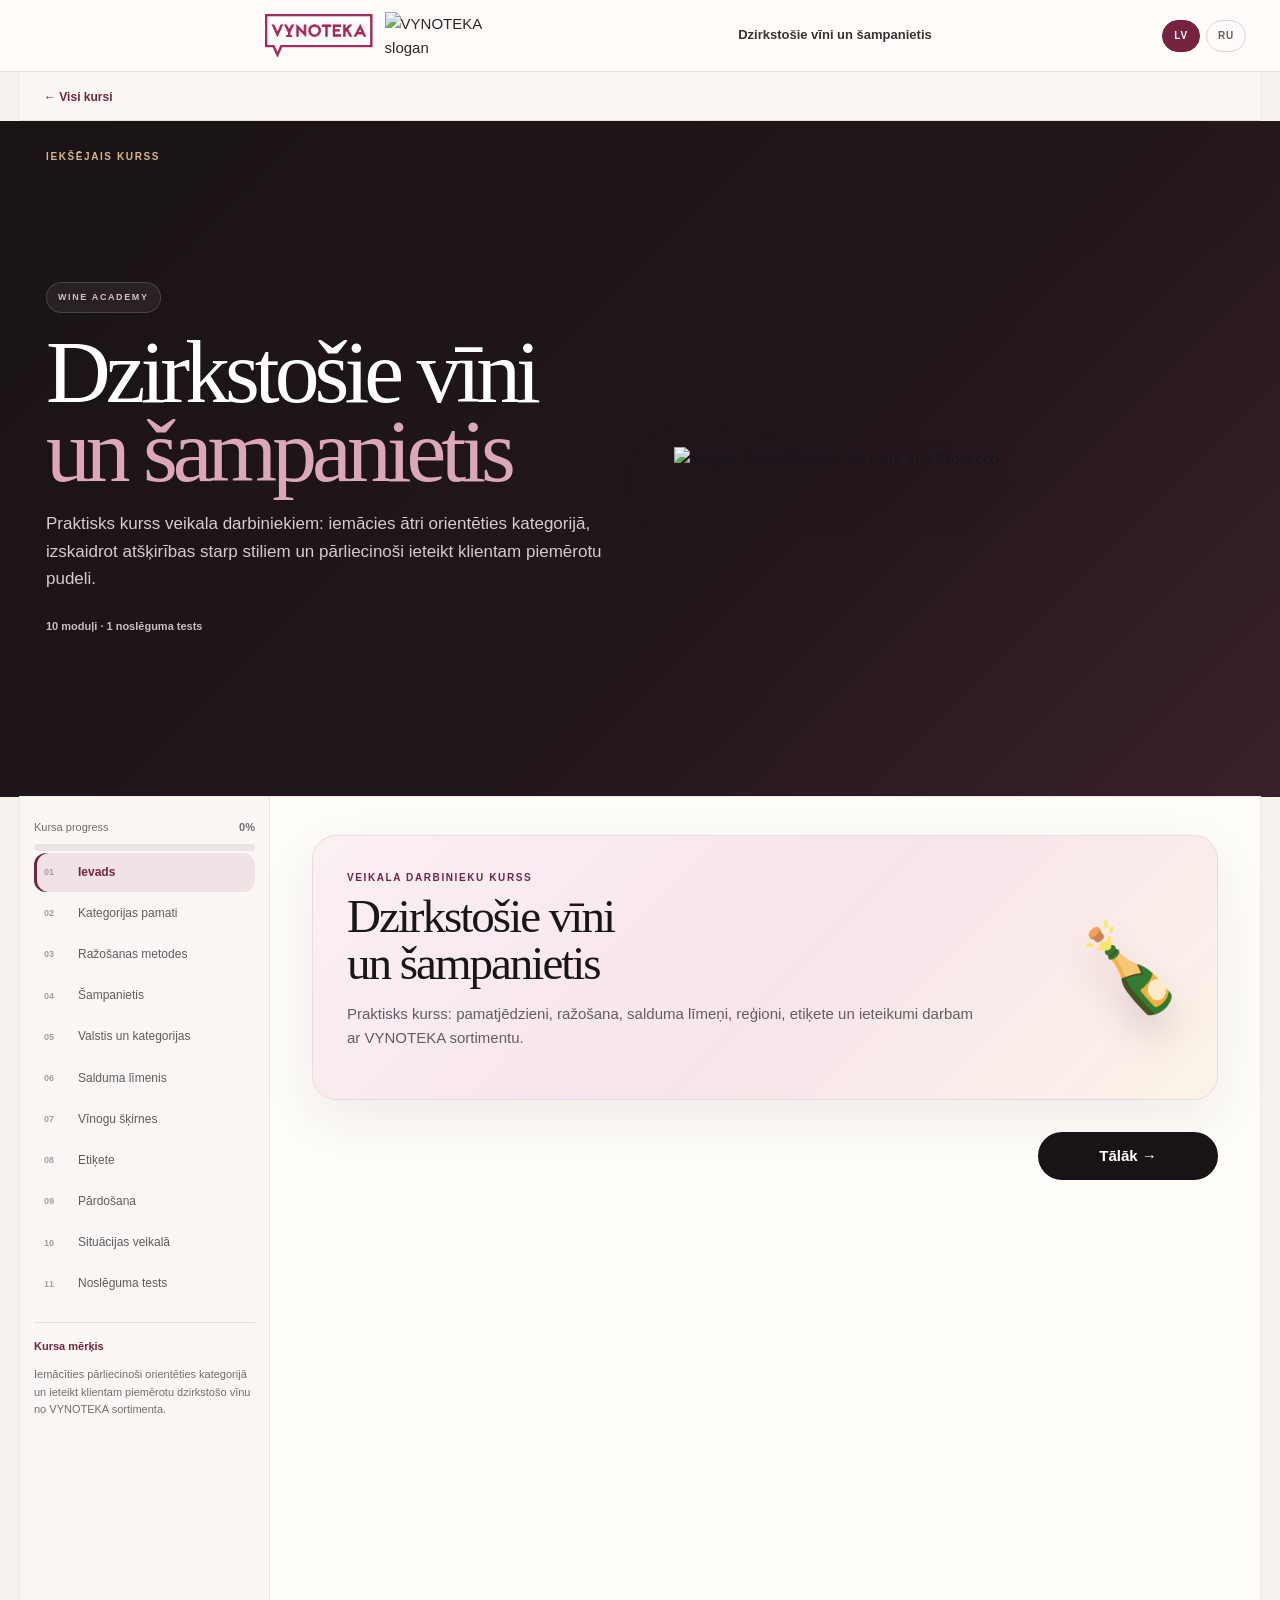
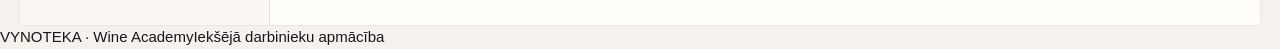
==== sparkling-wine.html @ c2e8c4f8 "Add files via upload" ====
<!DOCTYPE html>
<html lang="lv">
<head>
<meta charset="UTF-8">
<meta name="viewport" content="width=device-width, initial-scale=1.0">
<title>VYNOTEKA — Dzirkstošie vīni / Игристые вина</title>
<link rel="stylesheet" href="style.css">
<style>
  .course-next, .course-back { display:block; margin:32px 0 8px auto; min-width:180px; }
  .course-navigation { display:flex; justify-content:space-between; align-items:center; margin:32px 0 8px; }
  .course-navigation .course-next, .course-navigation .course-back { margin:0; }

    .label-guide-image { margin: 24px 0 32px; text-align: center; }
    .label-guide-image img { display: block; width: 100%; max-width: 1080px; height: auto; margin: 0 auto; border-radius: 14px; }
</style>
</head>
<body>
<header class="topbar">
  <div class="brand brand-logos"><img class="brand-logo-main" alt="VYNOTEKA" src="[data-uri]"><img class="brand-logo-slogan" alt="VYNOTEKA slogan" src="https://vynoteka.lv/build/assets/images/slogan_lv.svg"></div>
  <div class="top-center"><span data-ru>Игристые вина и шампанское</span><span data-lv>Dzirkstošie vīni un šampanietis</span></div>
  <div class="language-switch">
    <button id="lvBtn" class="lang active">LV</button>
    <button id="ruBtn" class="lang">RU</button>
  </div>
</header>
<section id="landing" class="landing">
  <div class="landing-wrap">
    <div class="landing-topline">
      <span class="eyebrow" data-ru>ВНУТРЕННИЙ КУРС</span>
      <span class="eyebrow" data-lv>IEKŠĒJAIS KURSS</span>
      <div class="landing-lang">
        
      </div>
    </div>

    <div class="landing-hero">
      <div class="hero-copy">
        <div class="hero-kicker">
          <span data-ru>WINE ACADEMY</span><span data-lv>WINE ACADEMY</span>
        </div>
        <h1 data-ru>Игристые вина<br><strong>и шампанское</strong></h1>
        <h1 data-lv>Dzirkstošie vīni<br><strong>un šampanietis</strong></h1>
        <p data-ru>Практический курс для сотрудников магазина: научись быстро понимать категорию, объяснять разницу между стилями и уверенно рекомендовать бутылку клиенту.</p>
        <p data-lv>Praktisks kurss veikala darbiniekiem: iemācies ātri orientēties kategorijā, izskaidrot atšķirības starp stiliem un pārliecinoši ieteikt klientam piemērotu pudeli.</p>
        <div class="hero-actions">
          <span class="hero-note" data-ru>10 модулей · 1 финальный тест</span>
          <span class="hero-note" data-lv>10 moduļi · 1 noslēguma tests</span>
        </div>
      </div>

      <div class="hero-side bottle-showcase">
          <img class="bottle-composition-hero" src="assets/bottle_composition.png" alt="Jeeper, Cava, Crémant de Loire and Prosecco">
      </div>
    </div>

    
    </div>
</section>
<div class="app" id="courseApp">
<aside class="sidebar">
  <div class="progress-row"><span data-ru>Прогресс курса</span><span data-lv>Kursa progress</span><b id="progressText">0%</b></div>
  <div class="progress"><div id="progressFill"></div></div>

  <nav>
    <button class="nav active" data-target="intro"><span>01</span><span data-ru>Введение</span><span data-lv>Ievads</span></button>
    <button class="nav" data-target="basics"><span>02</span><span data-ru>Основы категории</span><span data-lv>Kategorijas pamati</span></button>
    <button class="nav" data-target="methods"><span>03</span><span data-ru>Методы производства</span><span data-lv>Ražošanas metodes</span></button>
    <button class="nav" data-target="champagne"><span>04</span><span data-ru>Шампанское</span><span data-lv>Šampanietis</span></button>
    <button class="nav" data-target="world"><span>05</span><span data-ru>Страны и категории</span><span data-lv>Valstis un kategorijas</span></button>
    <button class="nav" data-target="sweet"><span>06</span><span data-ru>Сладость</span><span data-lv>Salduma līmenis</span></button>
    <button class="nav" data-target="grapes"><span>07</span><span data-ru>Сорта винограда</span><span data-lv>Vīnogu šķirnes</span></button>
    <button class="nav" data-target="labels"><span>08</span><span data-ru>Этикетка</span><span data-lv>Etiķete</span></button>
    <button class="nav" data-target="sales"><span>09</span><span data-ru>Продажа</span><span data-lv>Pārdošana</span></button>
    <button class="nav" data-target="cases"><span>10</span><span data-ru>Ситуации в магазине</span><span data-lv>Situācijas veikalā</span></button>
    <button class="nav" data-target="exam"><span>11</span><span data-ru>Финальный тест</span><span data-lv>Noslēguma tests</span></button>
  </nav>

  <div class="side-note">
    <b data-ru>Цель курса</b><b data-lv>Kursa mērķis</b>
    <p data-ru>Научиться уверенно ориентироваться в категории и рекомендовать клиенту подходящее игристое из реального ассортимента VYNOTEKA.</p>
    <p data-lv>Iemācīties pārliecinoši orientēties kategorijā un ieteikt klientam piemērotu dzirkstošo vīnu no VYNOTEKA sortimenta.</p>
  </div>
</aside>

<main class="content">

<section id="intro" class="section active">
  <div class="hero">
    <div>
      <div class="eyebrow" data-ru>КУРС ДЛЯ СОТРУДНИКОВ МАГАЗИНА</div><div class="eyebrow" data-lv>VEIKALA DARBINIEKU KURSS</div>
      <h1 data-ru>Игристые вина<br>и шампанское</h1><h1 data-lv>Dzirkstošie vīni<br>un šampanietis</h1>
      <p data-ru>Практический курс: основные понятия, производство, сладость, регионы, этикетка и рекомендации по ассортименту VYNOTEKA.</p>
      <p data-lv>Praktisks kurss: pamatjēdzieni, ražošana, salduma līmeņi, reģioni, etiķete un ieteikumi darbam ar VYNOTEKA sortimentu.</p>
    </div>
    <div class="hero-icon">🍾</div>
  </div>

</section>

<section id="basics" class="section">
  <div class="heading"><div class="eyebrow">02</div><h2 data-ru>Основы категории</h2><h2 data-lv>Kategorijas pamati</h2><p data-ru>Игристое вино — вино с растворённым углекислым газом, создающим пузырьки.</p><p data-lv>Dzirkstošais vīns ir vīns ar izšķīdušu ogļskābo gāzi, kas veido burbuļus.</p></div>
  <div class="definition">
    <div><b data-ru>Что покупатель хочет понять?</b><b data-lv>Ko pircējs vēlas saprast?</b>
      <div class="feature-list">
        <span data-ru>Насколько сухое?</span><span data-lv>Cik sauss?</span>
        <span data-ru>Фруктовое или сложное?</span><span data-lv>Augļains vai sarežģītāks?</span>
        <span data-ru>Откуда оно?</span><span data-lv>No kurienes tas ir?</span>
        <span data-ru>Подходит ли к событию?</span><span data-lv>Vai der konkrētam notikumam?</span>
      </div>
    </div>
    <div class="big-fact"><span>CO₂</span><p data-ru>Пузырьки — ключевой признак категории.</p><p data-lv>Burbuļi ir galvenā kategorijas pazīme.</p></div>
  </div>
  <div class="mini-grid">
    <article><b data-ru>Белое</b><b data-lv>Baltais</b><p data-ru>Самый распространённый стиль.</p><p data-lv>Visizplatītākais stils.</p></article>
    <article><b data-ru>Розовое</b><b data-lv>Rozā</b><p data-ru>Часто более ягодное и ароматное.</p><p data-lv>Bieži izteiktāks ogu un augļu raksturs.</p></article>
    <article><b data-ru>Красное</b><b data-lv>Sarkanais</b><p data-ru>Отдельная ниша игристых вин.</p><p data-lv>Atsevišķa dzirkstošo vīnu niša.</p></article>
  </div>
</section>

<section id="methods" class="section">
  <div class="heading"><div class="eyebrow">03</div><h2 data-ru>Методы производства</h2><h2 data-lv>Ražošanas metodes</h2><p data-ru>Главное для продавца — понимать разницу между традиционным и танковым методом.</p><p data-lv>Pārdevējam galvenais ir saprast atšķirību starp tradicionālo un tvertnes metodi.</p></div>
  <div class="method"><b>01</b><div><h3 data-ru>Традиционный метод</h3><h3 data-lv>Tradicionālā metode</h3><p data-ru>Вторичная ферментация проходит в бутылке. Контакт с дрожжами может давать более сложные, хлебные и кремовые оттенки.</p><p data-lv>Otrā fermentācija notiek pudelē. Kontakts ar raugiem var piešķirt sarežģītākas, maizes un krēmveida nianses.</p><div class="tag" data-ru>Champagne · Cava · Franciacorta · многие Crémant</div><div class="tag" data-lv>Champagne · Cava · Franciacorta · daudzi Crémant</div></div></div>
  <div class="method"><b>02</b><div><h3 data-ru>Танковый метод / Charmat</h3><h3 data-lv>Tvertnes metode / Charmat</h3><p data-ru>Вторичная ферментация проходит в герметичном резервуаре. Хорошо сохраняет свежие фруктовые и цветочные ароматы.</p><p data-lv>Otrā fermentācija notiek slēgtā tvertnē. Labi saglabā svaigus augļu un ziedu aromātus.</p><div class="tag" data-ru>Частая ассоциация: Prosecco</div><div class="tag" data-lv>Bieža asociācija: Prosecco</div></div></div>
  <div class="method"><b>03</b><div><h3 data-ru>Газификация</h3><h3 data-lv>Gāzēšana</h3><p data-ru>Готовое вино насыщают CO₂. Обычно это более простой и доступный стиль.</p><p data-lv>Gatavam vīnam pievieno CO₂. Parasti tas veido vienkāršāku un pieejamāku stilu.</p></div></div>
  <div class="gold-note"><b data-ru>Важно:</b><b data-lv>Svarīgi:</b><span data-ru>метод не означает «хорошо/плохо» — он определяет стиль и характер.</span><span data-lv>metode nenozīmē “labs/slikts” — tā ietekmē stilu un raksturu. Tradicionālā metode ir <b>visdārgākā</b>.</span></div>
</section>

<section id="champagne" class="section">
  <div class="heading"><div class="eyebrow">04</div><h2 data-ru>Что такое Champagne?</h2><h2 data-lv>Kas ir Champagne?</h2></div>
  <div class="champagne"><strong>CHAMPAGNE</strong><p data-ru>Защищённое географическое наименование. Champagne производится в регионе Champagne во Франции по установленным правилам.</p><p data-lv>Aizsargāts ģeogrāfiskais nosaukums. Champagne ražo Champagne reģionā Francijā saskaņā ar noteiktiem noteikumiem.</p></div>
  <div class="grid-3">
    <article class="card"><h3 data-ru>Регион</h3><h3 data-lv>Reģions</h3><p data-ru>Champagne, Франция.</p><p data-lv>Champagne, Francija.</p></article>
    <article class="card"><h3 data-ru>Метод</h3><h3 data-lv>Metode</h3><p data-ru>Традиционный метод.</p><p data-lv>Tradicionālā metode.</p></article>
    <article class="card"><h3 data-ru>Основные сорта</h3><h3 data-lv>Svarīgākās šķirnes</h3><p>Chardonnay · Pinot Noir · Pinot Meunier</p></article>
  </div>
  <div class="gold-note"><b data-ru>Для продавца:</b><b data-lv>Pārdevējam:</b><span data-ru>если клиент говорит «шампанское», уточни, нужен ли именно Champagne или любое игристое.</span><span data-lv>ja klients saka “šampanietis”, noskaidro, vai nepieciešams tieši Champagne vai jebkurš dzirkstošais vīns.</span></div>
</section>

<section id="world" class="section">
  <div class="heading"><div class="eyebrow">05</div><h2 data-ru>Главные страны и категории</h2><h2 data-lv>Svarīgākās valstis un kategorijas</h2></div>
  <div class="country-grid">
    <article><b>🇫🇷 France</b><h3>Champagne / Crémant</h3><p data-ru>Традиционный метод; от доступных Crémant до премиального Champagne.</p><p data-lv>Tradicionālā metode; no pieejamāka Crémant līdz premium Champagne.</p></article>
    <article><b>🇮🇹 Italy</b><h3>Prosecco / Asti / Lambrusco / Franciacorta</h3><p data-ru>От свежего фруктового Prosecco до сладкого Asti, Lambrusco и более сложной Franciacorta.</p><p data-lv>No svaiga augļu Prosecco līdz saldam Asti, Lambrusco un sarežģītākai Franciacorta.</p></article>
    <article><b>🇪🇸 Spain</b><h3>Cava</h3><p data-ru>Традиционный метод и часто хорошее соотношение цены и качества.</p><p data-lv>Tradicionālā metode un bieži laba cenas/kvalitātes attiecība.</p></article>
  </div>

  <div class="guide-block">
    <div class="guide-kicker">PRAKTISKAIS CEĻVEDIS</div>
    <h3 data-lv>6 populāri dzirkstošo vīnu stili</h3>
    <h3 data-ru>6 популярных стилей игристых вин</h3>
    <p class="guide-intro" data-lv>Īss pārskats, lai veikalā ātri saprastu, ko piedāvāt klientam.</p>
    <p class="guide-intro" data-ru>Краткая шпаргалка, чтобы быстро понять, что предложить клиенту.</p>
    <div class="style-grid">
      <article class="style-card champagne-card">
        <div class="style-head"><strong>CHAMPAGNE</strong><span data-lv>Francija · Šampaņa</span><span data-ru>Франция · Шампань</span></div>
        <div class="style-body">
          <div><b data-lv>Metode</b><b data-ru>Метод</b><span data-lv>Tradicionālā metode</span><span data-ru>Традиционный метод</span></div>
          <div><b data-lv>Vīnogas</b><b data-ru>Виноград</b><span>Chardonnay · Pinot Noir · Pinot Meunier</span></div>
          <div><b data-lv>Garša</b><b data-ru>Вкус</b><span data-lv>Elegants, sarežģīts, krēmīgs; brioche, rauga un citrusaugļu nianses.</span><span data-ru>Элегантный, сложный, кремовый; оттенки бриоши, дрожжей и цитруса.</span></div>
          <div><b data-lv>Cena</b><b data-ru>Цена</b><span>€30–100+</span></div>
        </div>
      </article>
      <article class="style-card cremant-card">
        <div class="style-head"><strong>CRÉMANT</strong><span data-lv>Francija · dažādi reģioni</span><span data-ru>Франция · разные регионы</span></div>
        <div class="style-body">
          <div><b data-lv>Metode</b><b data-ru>Метод</b><span data-lv>Tradicionālā metode (otrreizējā fermentācija pudelē)</span><span data-ru>Традиционный метод (вторичная ферментация в бутылке)</span></div>
          <div><b data-lv>Vīnogas</b><b data-ru>Виноград</b><span data-lv>Atkarīgs no reģiona: Chardonnay, Pinot Noir, Chenin Blanc u.c.</span><span data-ru>Зависит от региона: Chardonnay, Pinot Noir, Chenin Blanc и др.</span></div>
          <div><b data-lv>Garša</b><b data-ru>Вкус</b><span data-lv>Elegants, svaigs, ar ābolu, ziedu un kauleņu niansēm.</span><span data-ru>Элегантный, свежий, с яблочными, цветочными и косточковыми оттенками.</span></div>
          <div><b data-lv>Stils</b><b data-ru>Стиль</b><span>No Brut Nature līdz Demi-Sec</span></div>
          <div><b data-lv>Cena</b><b data-ru>Цена</b><span>€15–35</span></div>
        </div>
      </article>
      <article class="style-card cava-card">
        <div class="style-head"><strong>CAVA</strong><span data-lv>Spānija</span><span data-ru>Испания</span></div>
        <div class="style-body">
          <div><b data-lv>Metode</b><b data-ru>Метод</b><span data-lv>Tradicionālā metode</span><span data-ru>Традиционный метод</span></div>
          <div><b data-lv>Vīnogas</b><b data-ru>Виноград</b><span>Macabeo · Xarel-lo · Parellada u.c.</span></div>
          <div><b data-lv>Garša</b><b data-ru>Вкус</b><span data-lv>Svaigs, augļains, reizēm minerāls; citrusaugļu un brioša nianses.</span><span data-ru>Свежий, фруктовый, иногда минеральный; цитрусовые и бриошь.</span></div>
          <div><b data-lv>Kvalitātes līmeņi</b><b data-ru>Уровни качества</b><span>Cava Reserva · Gran Reserva · Paraje Calificado</span></div>
          <div><b data-lv>Cena</b><b data-ru>Цена</b><span>€10–25</span></div>
        </div>
      </article>
      <article class="style-card prosecco-card">
        <div class="style-head"><strong>PROSECCO</strong><span data-lv>Itālija · Veneto, Friuli</span><span data-ru>Италия · Венето, Фриули</span></div>
        <div class="style-body">
          <div><b data-lv>Metode</b><b data-ru>Метод</b><span data-lv>Charmat metode (fermentācija tvertnēs)</span><span data-ru>Метод Шарма (ферментация в резервуарах)</span></div>
          <div><b data-lv>Vīnogas</b><b data-ru>Виноград</b><span>Glera (agrāk Prosecco)</span></div>
          <div><b data-lv>Garša</b><b data-ru>Вкус</b><span data-lv>Viegls, augļains, atsvaidzinošs; zaļie āboli, bumbieri, citrusaugļi, ziedi.</span><span data-ru>Лёгкий, фруктовый, освежающий; зелёное яблоко, груша, цитрус, цветы.</span></div>
          <div><b data-lv>Kvalitātes līmeņi</b><b data-ru>Уровни качества</b><span>Prosecco DOC · Prosecco DOCG · Conegliano Valdobbiadene DOCG · Asolo Prosecco DOCG</span></div>
          <div><b data-lv>Cena</b><b data-ru>Цена</b><span>€8–20</span></div>
        </div>
      </article>
      <article class="style-card lambrusco-card">
        <div class="style-head"><strong>LAMBRUSCO</strong><span data-lv>Itālija · Emilia-Romagna</span><span data-ru>Италия · Эмилия-Романья</span></div>
        <div class="style-body">
          <div><b data-lv>Metode</b><b data-ru>Метод</b><span data-lv>Charmat metode</span><span data-ru>Метод Шарма</span></div>
          <div><b data-lv>Vīnogas</b><b data-ru>Виноград</b><span>Lambrusco šķirnes</span></div>
          <div><b data-lv>Garša</b><b data-ru>Вкус</b><span data-lv>Augļains, ogains, aromātisks; bieži viegli saldāks, 8–11% alkohola.</span><span data-ru>Фруктовый, ягодный, ароматный; часто слегка сладковатый, 8–11% алкоголя.</span></div>
          <div><b data-lv>Stils</b><b data-ru>Стиль</b><span>Secco → Dolce</span></div>
          <div><b data-lv>Cena</b><b data-ru>Цена</b><span>€6–12</span></div>
        </div>
      </article>
      <article class="style-card asti-card">
        <div class="style-head"><strong>ASTI / MOSCATO D'ASTI</strong><span data-lv>Itālija · Pjemonta</span><span data-ru>Италия · Пьемонт</span></div>
        <div class="style-body">
          <div><b data-lv>Metode</b><b data-ru>Метод</b><span data-lv>Charmat / tvertnes metode</span><span data-ru>Танковый / резервуарный метод</span></div>
          <div><b data-lv>Vīnogas</b><b data-ru>Виноград</b><span>Moscato Bianco</span></div>
          <div><b data-lv>Garša</b><b data-ru>Вкус</b><span data-lv>Ļoti aromātisks, ziedošs, persiku, aprikožu, medus un vīnogu nianses.</span><span data-ru>Очень ароматный, цветочный; персик, абрикос, мёд и белый виноград.</span></div>
          <div><b data-lv>Kvalitātes līmeņi</b><b data-ru>Уровни качества</b><span>Asti DOCG · Moscato d'Asti DOCG</span></div>
          <div><b data-lv>Cena</b><b data-ru>Цена</b><span>€8–15</span></div>
        </div>
      </article>
    </div>
    <div class="guide-reference">
      <div><b data-lv>Ātrā orientācija</b><b data-ru>Быстрая ориентация</b><p data-lv>Tradicionālā metode → Champagne, Crémant, Cava. Tvertnes/Charmat → Prosecco, Lambrusco, Asti.</p><p data-ru>Традиционный метод → Champagne, Crémant, Cava. Танковый/Charmat → Prosecco, Lambrusco, Asti.</p></div>
      <div><b data-lv>Cenu orientieris no ceļveža</b><b data-ru>Ориентир по цене из гида</b><p>Champagne €30–100+ · Crémant €15–35 · Cava €10–25 · Prosecco €8–20 · Lambrusco €6–12 · Asti €8–15</p></div>
    </div>
    <details class="guide-image-details" open>
      <summary><span data-lv>Atvērt pilno dzirkstošo vīnu ceļvedi</span><span data-ru>Открыть полный гид по игристым винам</span></summary>
      <img src="assets/dzirkstoso-vinu-celvedis.png" alt="Dzirkstošo vīnu ceļvedis">
    </details>
  </div>

  <div class="quality-levels">
    <div class="eyebrow" data-lv>KVALITĀTES LĪMEŅI</div>
    <div class="eyebrow" data-ru>УРОВНИ КАЧЕСТВА</div>
    <div class="quality-grid">
      <article class="quality-card">
        <h3><span data-lv>CAVA</span><span data-ru>CAVA</span> <small>(<span data-lv>Spānija</span><span data-ru>Испания</span>)</small></h3>
        <ul>
          <li><span data-lv>Cava</span><span data-ru>Cava</span></li>
          <li><span data-lv>Cava Reserva (vismaz 15 mēn. uz nogulsnēm)</span><span data-ru>Cava Reserva (минимум 15 месяцев на осадке)</span></li>
          <li><span data-lv>Cava Gran Reserva (vismaz 30 mēn. uz nogulsnēm)</span><span data-ru>Cava Gran Reserva (минимум 30 месяцев на осадке)</span></li>
          <li><strong>★</strong> <span data-lv>Cava de Paraje Calificado (augstākā kategorija)</span><span data-ru>Cava de Paraje Calificado (высшая категория)</span></li>
        </ul>
      </article>

      <article class="quality-card">
        <h3><span data-lv>PROSECCO</span><span data-ru>PROSECCO</span> <small>(<span data-lv>Itālija</span><span data-ru>Италия</span>)</small></h3>
        <ul>
          <li><span data-lv>Prosecco DOC</span><span data-ru>Prosecco DOC</span></li>
          <li><span data-lv>Prosecco DOCG</span><span data-ru>Prosecco DOCG</span></li>
          <li><strong>★</strong> <span data-lv>Conegliano Valdobbiadene DOCG (premium zona)</span><span data-ru>Conegliano Valdobbiadene DOCG (премиальная зона)</span></li>
          <li><strong>★</strong> <span data-lv>Asolo Prosecco DOCG</span><span data-ru>Asolo Prosecco DOCG</span></li>
        </ul>
      </article>

      <article class="quality-card">
        <h3><span data-lv>CRÉMANT</span><span data-ru>CRÉMANT</span> <small>(<span data-lv>Francija</span><span data-ru>Франция</span>)</small></h3>
        <p data-lv>Oficiālas kvalitātes pakāpes nav, bet svarīgs ir reģions un ražotājs.</p>
        <p data-ru>Официальной системы уровней качества нет, но важны регион и производитель.</p>
        <p class="quality-hint"><b data-lv>Meklē:</b><b data-ru>Ищи:</b>
          <span>Crémant d’Alsace · Crémant de Bourgogne · Crémant de Loire</span>
        </p>
      </article>
    </div>
  </div>
</section>

<section id="sweet" class="section">
  <div class="heading"><div class="eyebrow">06</div><h2 data-ru>Сладость: Brut и другие стили</h2><h2 data-lv>Saldums: Brut un citi stili</h2><p data-ru>Важно: название Extra Dry звучит «суше», но по факту этот стиль обычно слаще Brut.</p><p data-lv>Svarīgi: Extra Dry nosaukums izklausās “sausāks”, bet faktiski tas parasti ir saldāks par Brut.</p></div>
  <div class="sweet-scale">
    <div><b>Brut Nature</b><small data-ru>0–3 g/l · самый сухой</small><small data-lv>0–3 g/l · sausākais</small></div>
    <div><b>Extra Brut</b><small data-ru>0–6 g/l · очень сухой</small><small data-lv>0–6 g/l · ļoti sauss</small></div>
    <div class="selected"><b>Brut</b><small data-ru>до 12 g/l · сухой</small><small data-lv>līdz 12 g/l · sauss</small></div>
    <div><b>Extra Dry</b><small data-ru>12–17 g/l · слаще Brut</small><small data-lv>12–17 g/l · saldāks par Brut</small></div>
    <div><b>Dry / Sec</b><small data-ru>17–32 g/l · ещё слаще</small><small data-lv>17–32 g/l · vēl saldāks</small></div>
    <div><b>Demi-Sec</b><small data-ru>32+ g/l · полусладкий/сладковатый</small><small data-lv>32+ g/l · pussalds</small></div>
    <div><b>Doux</b><small data-ru>50+ g/l · самый сладкий</small><small data-lv>50+ g/l · saldākais</small></div>
  </div>
  <div class="red-note"><b data-ru>Запомни:</b><b data-lv>Atceries:</b><span data-ru> для запроса «сухое» первым рассматривай Brut или Extra Brut.</span><span data-lv> ja klients vēlas “sausu”, vispirms skaties uz Brut vai Extra Brut.</span></div>
</section>

<section id="grapes" class="section">
  <div class="heading"><div class="eyebrow">07</div><h2 data-ru>Главные сорта винограда</h2><h2 data-lv>Svarīgākās vīnogu šķirnes</h2></div>
  <div class="grape-grid">
    <article><b>Chardonnay</b><p data-ru>Цитрус, яблоко, свежесть, элегантность.</p><p data-lv>Citrusi, ābols, svaigums, elegance.</p><span>Champagne · Cava · Crémant</span></article>
    <article><b>Pinot Noir</b><p data-ru>Ягоды, тело, структура.</p><p data-lv>Ogas, struktūra, ķermenis.</p><span>Champagne · Rosé · Crémant</span></article>
    <article><b>Pinot Meunier</b><p data-ru>Фруктовость и мягкость.</p><p data-lv>Augļainums un maigums.</p><span>Champagne</span></article>
    <article><b>Glera</b><p data-ru>Яблоко, груша, белые цветы, свежесть.</p><p data-lv>Ābols, bumbieris, baltie ziedi, svaigums.</p><span>Prosecco</span></article>
    <article><b>Macabeo</b><p data-ru>Один из классических сортов Cava.</p><p data-lv>Viena no klasiskajām Cava šķirnēm.</p><span>Cava</span></article>
    <article><b>Xarel-lo</b><p data-ru>Структура и свежесть в купажах Cava.</p><p data-lv>Struktūra un svaigums Cava kupāžās.</p><span>Cava</span></article>
  </div>
</section>

<section id="labels" class="section">
  <div class="heading"><div class="eyebrow">08</div><h2 data-ru>Как читать этикетку</h2><h2 data-lv>Kā lasīt etiķeti</h2><p data-ru>Перед рекомендацией обрати внимание на несколько ключевых моментов.</p><p data-lv>Pirms ieteikuma pievērs uzmanību dažiem svarīgiem aspektiem.</p></div>
  <div class="label-guide-image">
    <img data-lv src="assets/prosecco_lv.png" alt="Kā lasīt Prosecco etiķeti">
    <img data-ru src="assets/prosecco_ru.png" alt="Как читать этикетку Prosecco">
  </div>




  <div class="label-grid">
    <div class="label-card"><strong>1</strong><h3 data-ru>Категория</h3><h3 data-lv>Kategorija</h3><p>Champagne · Prosecco · Cava · Crémant</p></div>
    <div class="label-card"><strong>2</strong><h3 data-ru>Сладость</h3><h3 data-lv>Saldums</h3><p>Brut · Extra Brut · Extra Dry · Demi-Sec</p></div>
    <div class="label-card"><strong>3</strong><h3 data-ru>Происхождение</h3><h3 data-lv>Izcelsme</h3><p data-ru>Страна, регион, DOC/DOCG/AOP и т.д.</p><p data-lv>Valsts, reģions, DOC/DOCG/AOP u.c.</p></div>
    <div class="label-card"><strong>4</strong><h3 data-ru>Сорт</h3><h3 data-lv>Šķirne</h3><p data-ru>Если указан на этикетке.</p><p data-lv>Ja norādīts uz etiķetes.</p></div>
  </div>
</section>



<section id="sales" class="section">
  <div class="heading"><div class="eyebrow">09</div><h2 data-ru>Как продавать</h2><h2 data-lv>Kā pārdot</h2><p data-ru>Продавец не должен читать клиенту лекцию. Нужно быстро понять потребность и дать несколько понятных варианта.</p><p data-lv>Pārdevējam nav jālasa klientam lekcija. Ātri noskaidro vajadzību un piedāvā dažādus saprotamus variantus.</p></div>
  <div class="sales-grid">
    <div><b>1</b><h3 data-ru>Повод</h3><h3 data-lv>Notikums</h3><p data-ru>Подарок, праздник, ужин, аперитив?</p><p data-lv>Dāvana, svētki, vakariņas, aperitīvs?</p></div>
    <div><b>2</b><h3 data-ru>Вкус</h3><h3 data-lv>Garša</h3><p data-ru>Сухое, фруктовое, сладкое, сложное?</p><p data-lv>Sauss, augļains, salds, sarežģīts?</p></div>
    <div><b>3</b><h3 data-ru>Бюджет</h3><h3 data-lv>Budžets</h3><p data-ru>Какой ориентир по цене?</p><p data-lv>Kāds ir cenu orientieris?</p></div>
    <div><b>4</b><h3 data-ru>Рекомендация</h3><h3 data-lv>Ieteikums</h3><p data-ru>Предложи конкретную бутылку и коротко объясни почему.</p><p data-lv>Piedāvā konkrētu pudeli un īsi paskaidro, kāpēc.</p></div>
  </div>
  <div class="sales-script"><b data-ru>Рабочая фраза:</b><b data-lv>Praktiska frāze:</b><p data-ru>«Это для подарка или для себя? Предпочитаете сухое или более фруктовое? Какой бюджет? Тогда я покажу несколько подходящих вариантов».</p><p data-lv>“Tas ir dāvanai vai sev? Vai dodat priekšroku sausam vai augļainākam? Kāds ir budžets? Tad parādīšu dažādus piemērotus variantus.”</p></div>

  <div class="service-guide">
    <div class="service-head" data-lv>PRAKTISKĀ PASNIEGŠANA</div><div class="service-head" data-ru>ПРАКТИЧЕСКАЯ ПОДАЧА</div>
    <div class="service-grid">
      <div><b data-lv>Pasniegšana</b><b data-ru>Подача</b><p data-lv>Champagne ap 8–10 °C; Lambrusco un Asti ap 6–8 °C.</p><p data-ru>Champagne около 8–10 °C; Lambrusco и Asti около 6–8 °C.</p></div>
      <div><b data-lv>Glāzes</b><b data-ru>Бокалы</b><p data-lv>Šaura flute glāze palīdz saglabāt burbulīšus un izcelt aromātus.</p><p data-ru>Узкий фужер помогает сохранить пузырьки и раскрыть аромат.</p></div>
      <div><b data-lv>Uzglabāšana</b><b data-ru>Хранение</b><p data-lv>Glabāt vēsā, tumšā vietā; ceļvedī norādīta horizontāla pozīcija (izņemot vīnus ar korķi).</p><p data-ru>Хранить в прохладном тёмном месте; в гиде указано горизонтальное положение (кроме вин с пробкой).</p></div>
      <div><b data-lv>Atvēršana</b><b data-ru>Открытие</b><p data-lv>Turi korķi, lēnām griez pudeli un nekad nevērs korķi pret cilvēku.</p><p data-ru>Держи пробку, медленно вращай бутылку и никогда не направляй пробку на человека.</p></div>
    </div>
  </div>
  <div class="pairing-guide">
    <div class="service-head" data-lv>KO IETEIKT PIE ĒDIENA</div><div class="service-head" data-ru>С ЧЕМ РЕКОМЕНДОВАТЬ</div>
    <div class="pairing-grid">
      <div><b>Champagne</b><span data-lv>Jūras veltes, kaviārs, risoto, balta gaļa</span><span data-ru>Морепродукты, икра, ризотто, белое мясо</span></div>
      <div><b>Crémant</b><span data-lv>Austeres, kaviārs, risoto, viegli sieri</span><span data-ru>Устрицы, икра, ризотто, мягкие сыры</span></div>
      <div><b>Cava</b><span data-lv>Aperitīvs, jūras veltes, risoto, grilēti ēdieni</span><span data-ru>Аперитив, морепродукты, ризотто, гриль</span></div>
      <div><b>Prosecco</b><span data-lv>Aperitīvs, salāti, brusketta, augļi</span><span data-ru>Аперитив, салаты, брускетта, фрукты</span></div>
      <div><b>Lambrusco</b><span data-lv>Pica, pasta un itāļu virtuve</span><span data-ru>Пицца, паста и итальянская кухня</span></div>
      <div><b>Asti / Moscato d'Asti</b><span data-lv>Deserti, zemenes, kūkas</span><span data-ru>Десерты, клубника, торты</span></div>
    </div>
  </div>
</section>

<section id="cases" class="section">
  <div class="heading"><div class="eyebrow">10</div><h2 data-ru>Ситуации в магазине</h2><h2 data-lv>Situācijas veikalā</h2></div>
  <div class="case" data-answer="c">
    <h3 data-ru>Ситуация 1</h3><h3 data-lv>Situācija 1</h3>
    <p data-ru>Клиент: «Мне шампанское до 10 евро». Что сделать?</p><p data-lv>Klients: “Man vajag šampanieti līdz 10 eiro.” Ko darīt?</p>
    <button onclick="caseCheck(this,'a')"><span data-ru>Дать любую бутылку с пузырьками.</span><span data-lv>Iedot jebkuru dzirkstošā vīna pudeli.</span></button>
    <button onclick="caseCheck(this,'b')"><span data-ru>Сказать, что это невозможно.</span><span data-lv>Pateikt, ka tas nav iespējams.</span></button>
    <button onclick="caseCheck(this,'c')"><span data-ru>Уточнить, нужен ли именно Champagne, и при необходимости предложить альтернативу в бюджете.</span><span data-lv>Noskaidrot, vai vajadzīgs tieši Champagne, un vajadzības gadījumā piedāvāt alternatīvu budžeta robežās.</span></button>
    <div class="case-feedback"></div>
  </div>
  <div class="case" data-answer="a">
    <h3 data-ru>Ситуация 2</h3><h3 data-lv>Situācija 2</h3>
    <p data-ru>Клиент хочет сухое, но фруктовое.</p><p data-lv>Klients vēlas sausu, bet augļainu vīnu.</p>
    <button onclick="caseCheck(this,'a')"><span data-ru>Рассмотреть Brut / Prosecco Brut и уточнить бюджет.</span><span data-lv>Apsvērt Brut / Prosecco Brut un noskaidrot budžetu.</span></button>
    <button onclick="caseCheck(this,'b')"><span data-ru>Сразу предложить Demi-Sec.</span><span data-lv>Uzreiz piedāvāt Demi-Sec.</span></button>
    <button onclick="caseCheck(this,'c')"><span data-ru>Сказать, что фруктовым сухое быть не может.</span><span data-lv>Pateikt, ka sauss vīns nevar būt augļains.</span></button>
    <div class="case-feedback"></div>
  </div>
</section>

<section id="exam" class="section">
  <div class="heading"><div class="eyebrow">11</div><h2 data-ru>Финальный тест</h2><h2 data-lv>Noslēguma tests</h2><p data-ru>17 вопросов. Для прохождения нужно набрать минимум 80%.</p><p data-lv>17 jautājumi. Lai nokārtotu, jāiegūst vismaz 80%.</p></div>
  <form id="exam">
    <div class="q" data-a="b"><h3 data-ru>1. Что делает вино игристым?</h3><h3 data-lv>1. Kas padara vīnu dzirkstošu?</h3><label><input type="radio" name="q1" value="a"><span data-ru>Сахар</span><span data-lv>Cukurs</span></label><label><input type="radio" name="q1" value="b">CO₂</label><label><input type="radio" name="q1" value="c"><span data-ru>Дуб</span><span data-lv>Ozols</span></label></div>
    <div class="q" data-a="a"><h3 data-ru>2. Где вторичная ферментация при традиционном методе?</h3><h3 data-lv>2. Kur notiek otrā fermentācija tradicionālajā metodē?</h3><label><input type="radio" name="q2" value="a"><span data-ru>В бутылке</span><span data-lv>Pudelē</span></label><label><input type="radio" name="q2" value="b"><span data-ru>В открытой бочке</span><span data-lv>Atvērtā mucā</span></label><label><input type="radio" name="q2" value="c"><span data-ru>В бокале</span><span data-lv>Glāzē</span></label></div>
    <div class="q" data-a="c"><h3 data-ru>3. Главный сорт Prosecco?</h3><h3 data-lv>3. Galvenā Prosecco šķirne?</h3><label><input type="radio" name="q3" value="a">Chardonnay</label><label><input type="radio" name="q3" value="b">Pinot Noir</label><label><input type="radio" name="q3" value="c">Glera</label></div>
    <div class="q" data-a="b"><h3 data-ru>4. Champagne — это…</h3><h3 data-lv>4. Champagne ir…</h3><label><input type="radio" name="q4" value="a"><span data-ru>Любое французское игристое</span><span data-lv>Jebkurš franču dzirkstošais</span></label><label><input type="radio" name="q4" value="b"><span data-ru>Игристое из региона Champagne по правилам аппелласьона</span><span data-lv>Dzirkstošais vīns no Champagne reģiona saskaņā ar noteikumiem</span></label><label><input type="radio" name="q4" value="c"><span data-ru>Любое игристое с Chardonnay</span><span data-lv>Jebkurš dzirkstošais ar Chardonnay</span></label></div>
    <div class="q" data-a="a"><h3 data-ru>5. Что обычно суше?</h3><h3 data-lv>5. Kurš parasti ir sausāks?</h3><label><input type="radio" name="q5" value="a">Brut</label><label><input type="radio" name="q5" value="b">Demi-Sec</label><label><input type="radio" name="q5" value="c">Doux</label></div>
    <div class="q" data-a="a"><h3 data-ru>6. Extra Dry по сравнению с Brut обычно…</h3><h3 data-lv>6. Extra Dry salīdzinājumā ar Brut parasti ir…</h3><label><input type="radio" name="q6" value="a"><span data-ru>Слаще</span><span data-lv>Saldāks</span></label><label><input type="radio" name="q6" value="b"><span data-ru>Суше</span><span data-lv>Sausāks</span></label><label><input type="radio" name="q6" value="c"><span data-ru>Без сахара</span><span data-lv>Bez cukura</span></label></div>
    <div class="q" data-a="b"><h3 data-ru>7. Cava связана с…</h3><h3 data-lv>7. Cava saistīta ar…</h3><label><input type="radio" name="q7" value="a"><span data-ru>Италией</span><span data-lv>Itāliju</span></label><label><input type="radio" name="q7" value="b"><span data-ru>Испанией</span><span data-lv>Spāniju</span></label><label><input type="radio" name="q7" value="c"><span data-ru>Францией Champagne</span><span data-lv>Franciju Champagne</span></label></div>
    <div class="q" data-a="b"><h3 data-ru>8. Клиент хочет французское игристое, но не Champagne. Что логичнее предложить?</h3><h3 data-lv>8. Klients vēlas franču dzirkstošo vīnu, bet ne Champagne. Ko loģiskāk piedāvāt?</h3><label><input type="radio" name="q8" value="a"><span data-ru>Prosecco</span><span data-lv>Prosecco</span></label><label><input type="radio" name="q8" value="b"><span data-ru>Crémant</span><span data-lv>Crémant</span></label><label><input type="radio" name="q8" value="c"><span data-ru>Cava</span><span data-lv>Cava</span></label></div>
    <div class="q" data-a="b"><h3 data-ru>Каким методом обычно производят Prosecco?</h3><h3 data-lv>9. Ar kādu metodi parasti ražo Prosecco?</h3><label><input type="radio" name="q9" value="a"><span data-ru>Вторичная ферментация проходит в бутылке</span><span data-lv>Otrreizējā fermentācija notiek pudelē</span></label><label><input type="radio" name="q9" value="b"><span data-ru>Вторичная ферментация проходит в больших резервуарах</span><span data-lv>Otrreizējā fermentācija notiek lielās tvertnēs</span></label><label><input type="radio" name="q9" value="c"><span data-ru>CO₂ всегда добавляют в готовое вино</span><span data-lv>CO₂ vienmēr pievieno gatavam vīnam</span></label></div>
    <div class="q" data-a="a"><h3 data-ru>10. Как хранить игристое?</h3><h3 data-lv>10. Kā uzglabāt dzirkstošo?</h3><label><input type="radio" name="q10" value="a"><span data-ru>Без жары, солнца и резких перепадов температуры</span><span data-lv>Bez karstuma, saules un straujām temperatūras maiņām</span></label><label><input type="radio" name="q10" value="b"><span data-ru>Рядом с батареей</span><span data-lv>Blakus radiatoram</span></label><label><input type="radio" name="q10" value="c"><span data-ru>Всегда в морозильнике</span><span data-lv>Vienmēr saldētavā</span></label></div>
    <div class="q" data-a="c"><h3 data-ru>11. Что нельзя делать при открытии?</h3><h3 data-lv>11. Ko nedrīkst darīt, atverot pudeli?</h3><label><input type="radio" name="q11" value="a"><span data-ru>Держать пробку</span><span data-lv>Turēt korķi</span></label><label><input type="radio" name="q11" value="b"><span data-ru>Контролировать бутылку</span><span data-lv>Kontrolēt pudeli</span></label><label><input type="radio" name="q11" value="c"><span data-ru>Направлять пробку на человека</span><span data-lv>Virzīt korķi uz cilvēku</span></label></div>
    <div class="q" data-a="a"><h3 data-ru>12. Что лучше предложить для запроса «сухое и фруктовое»?</h3><h3 data-lv>12. Ko labāk piedāvāt “sausam un augļainam”?</h3><label><input type="radio" name="q12" value="a"><span data-ru>Brut / подходящий Prosecco Brut</span><span data-lv>Brut / piemērots Prosecco Brut</span></label><label><input type="radio" name="q12" value="b">Doux</label><label><input type="radio" name="q12" value="c">Demi-Sec</label></div>
    <div class="q" data-a="b"><h3 data-ru>13. Почему два Brut могут иметь разную цену?</h3><h3 data-lv>13. Kāpēc diviem Brut var būt atšķirīga cena?</h3><label><input type="radio" name="q13" value="a"><span data-ru>Только из-за сахара</span><span data-lv>Tikai cukura dēļ</span></label><label><input type="radio" name="q13" value="b"><span data-ru>Регион, бренд, метод, выдержка и позиционирование</span><span data-lv>Reģions, zīmols, metode, nogatavināšana un pozicionēšana</span></label><label><input type="radio" name="q13" value="c"><span data-ru>Дорогой всегда слаще</span><span data-lv>Dārgāks vienmēr ir saldāks</span></label></div>
    <div class="q" data-a="c"><h3 data-ru>14. Что делать, если бюджет клиента не позволяет Champagne?</h3><h3 data-lv>14. Ko darīt, ja klienta budžets neļauj iegādāties Champagne?</h3><label><input type="radio" name="q14" value="a"><span data-ru>Отказаться от консультации</span><span data-lv>Beigt konsultāciju</span></label><label><input type="radio" name="q14" value="b"><span data-ru>Дать любую бутылку</span><span data-lv>Iedot jebkuru pudeli</span></label><label><input type="radio" name="q14" value="c"><span data-ru>Уточнить, обязателен ли Champagne, и подобрать альтернативу</span><span data-lv>Noskaidrot, vai Champagne ir obligāts, un piedāvāt alternatīvu</span></label></div>
    <div class="q" data-a="c"><h3 data-ru>15. Какой вид игристого вина обычно будет самым дорогим?</h3><h3 data-lv>15. Kurš dzirkstošā vīna veids parasti būs visdārgākais?</h3><label><input type="radio" name="q15" value="a">Prosecco</label><label><input type="radio" name="q15" value="b">Crémant</label><label><input type="radio" name="q15" value="c"><span data-ru>Шампанское</span><span data-lv>Šampanietis</span></label></div>
    <div class="q" data-a="c"><h3 data-ru>16. Клиент спрашивает: «Я хочу самое сладкое игристое вино». Что вы предложите?</h3><h3 data-lv>16. Klients jautā: “Es vēlos pašu saldāko dzirkstošo vīnu.” Ko jūs ieteiksiet?</h3><label><input type="radio" name="q16" value="a">Dry / Sec</label><label><input type="radio" name="q16" value="b">Demi-Sec</label><label><input type="radio" name="q16" value="c">Doux</label></div>
    <div class="q" data-a="a"><h3 data-ru>17. При какой температуре рекомендуется подавать Asti?</h3><h3 data-lv>17. Kādā temperatūrā ieteicams pasniegt Asti?</h3><label><input type="radio" name="q17" value="a">6–8 °C</label><label><input type="radio" name="q17" value="b">10–11 °C</label><label><input type="radio" name="q17" value="c">9–10 °C</label></div>
<button type="button" class="primary dark wide" onclick="finishExam()"><span data-ru>Завершить тест</span><span data-lv>Pabeigt testu</span></button>
  </form>
  <div id="result" class="result hidden"></div>
</section>

</main>
</div>

<footer><span>VYNOTEKA · Wine Academy</span><span data-ru>Внутреннее обучение персонала</span><span data-lv>Iekšējā darbinieku apmācība</span></footer>
<script>
window.PRODUCTS = [{"name": "Rīgas Oriģinālais dzirkstošais vīns 0,2L 11,5%", "cat": "Latvija", "style": "sauss / сухое", "note": "Mazā 0,2 L pudele; labs variants vienai glāzei vai nelielai dāvanai.", "source": "https://vynoteka.lv/rigas-originalais-dzirkstosais-vins-0-2l"}, {"name": "Rīgas Šampanietis Bruts 0,75 L", "cat": "Latvija", "style": "Brut / sauss", "note": "VYNOTEKA aprakstā norādīta Charmat metode; aperitīvam un sieram.", "source": "https://vynoteka.lv/rigas-sampanietis-bruts-075-l"}, {"name": "Brilla Prosecco Extra Dry 0,75 L", "cat": "Itālija · Prosecco", "style": "Extra Dry", "note": "Glera; viegls, augļains stils; piemērots zivīm.", "source": "https://vynoteka.lv/ru/brilla-prosecco-extra-dry-075-l"}, {"name": "Sant'Orsola Prosecco Extra Dry 0,75 L", "cat": "Itālija · Prosecco", "style": "Extra Dry", "note": "Aromātisks un viegls Prosecco.", "source": "https://vynoteka.lv/en/santorsola-prosecco-extra-dry-075-l"}, {"name": "Montelvini Asolo Prosecco Extra Brut 0,75 L", "cat": "Itālija · Prosecco", "style": "Extra Brut", "note": "Glera; sausāks stils salīdzinājumā ar Extra Dry.", "source": "https://vynoteka.lv/en/montelvini-asolo-prosecco-extra-brut-075-l"}, {"name": "Corvezzo Organic Prosecco Valdobbiadene Brut 0,75 L", "cat": "Itālija · Valdobbiadene", "style": "Brut", "note": "Glera; organisks Prosecco; tradicionāli viegls un svaigs profils.", "source": "https://vynoteka.lv/en/corvezzo-organic-prosecco-valdobbiadene-brut-075-l"}, {"name": "Martini Prosecco DOC 0,75 L", "cat": "Itālija · Veneto", "style": "sauss / dry", "note": "Glera; ābolu, persiku un citrusaugļu notis; viegls stils.", "source": "https://vynoteka.lv/martini-prosecco-doc-075-l"}, {"name": "Martini Rosé D.O.C. 0,75 L", "cat": "Itālija", "style": "pussausais / semi-dry", "note": "Rozā dzirkstošais vīns; Pinot Noir + Glera; aperitīvam un desertiem.", "source": "https://vynoteka.lv/martini-prosecco-rose-doc-075l-115"}, {"name": "Martini Asti 0,75 L", "cat": "Itālija · Asti", "style": "salds / sweet", "note": "Moscato; 7,5%; izteikti augļains un piemērots desertiem.", "source": "https://vynoteka.lv/martini-asti-075-l"}, {"name": "Martini Frizzante Semiseco 0,75 L", "cat": "Itālija", "style": "pussausais / semi-dry", "note": "Maigāks un saldāks stils; der sieriem, uzkodām un desertiem.", "source": "https://vynoteka.lv/martini-frizzante-semiseco-075-l"}, {"name": "Cava Jaume Serra Castelfino Brut 0,75 L", "cat": "Spānija · Cava", "style": "Brut", "note": "Tradicionālā metode; Xarel-lo, Parellada, Macabeo; zivīm un jūras veltēm.", "source": "https://vynoteka.lv/en/cava-jaume-serra-castelfino-brut-075-l"}, {"name": "Dom Potier Cava Demi Sec 0,75 L", "cat": "Spānija · Cava", "style": "Demi-Sec / pussauss", "note": "Xarel-lo, Parellada, Macabeo; mīkstāks un saldāks stils.", "source": "https://vynoteka.lv/ru/dom-potier-cava-demi-sec-075-l"}, {"name": "Vilarnau Cava Ice Reserva 0,75 L", "cat": "Spānija · Cava", "style": "sauss", "note": "Sausais Cava; piemērots zivīm un salātiem.", "source": "https://vynoteka.lv/vilarnau-cava-ice-reserva-075-l"}, {"name": "Zinck Crémant d'Alsace Brut 0,75 L", "cat": "Francija · Alsace", "style": "Brut", "note": "Chardonnay, Pinot Noir, Pinot Blanc; citrusaugļi, bumbieris un grauzdiņa nianses.", "source": "https://vynoteka.lv/zinck-cremant-dalsace-brut-dzirkstosais-vins-075l-125"}, {"name": "Zinck Crémant d'Alsace Rosé 0,75 L", "cat": "Francija · Alsace", "style": "Brut / dry", "note": "Pinot Noir; ķiršu, zemeņu un aveņu aromāti; aperitīvam.", "source": "https://vynoteka.lv/zinck-cremant-d%C2%B4alsace-rose-dzirkstosais-vins-075l-125"}, {"name": "Château Champteloup Crémant de Loire Brut 0,75 L", "cat": "Francija · Loire", "style": "Brut", "note": "Chardonnay + Chenin Blanc; balti ziedi, persiks, dzeltenais ābols; jūras veltēm.", "source": "https://vynoteka.lv/chateau-chamteloup-cremant-de-loire-brut-075-l"}, {"name": "Cremant de Bourgogne Diamant 0,75 L", "cat": "Francija · Bourgogne", "style": "sauss / dry", "note": "Chardonnay; zivīm un salātiem.", "source": "https://vynoteka.lv/cremant-de-bourgogne-diamant-075-l"}, {"name": "Moutard Crémant de Bourgogne Brut 0,75 L", "cat": "Francija · Bourgogne", "style": "Brut", "note": "Chardonnay, Pinot Noir, Aligoté; méthode traditionnelle; 12 mēnešu nogatavināšana.", "source": "https://vynoteka.lv/moutard-cremant-de-bourgogne-brut-075-l"}, {"name": "Mumm Cordon Rouge Brut 0,75 L", "cat": "Francija · Champagne", "style": "Brut", "note": "Champagne; Chardonnay, Pinot Noir, Pinot Meunier; augļu un karameles nianses.", "source": "https://vynoteka.lv/mumm-cordon-rouge-brut-075-l"}, {"name": "Menestrello Prosecco 0,75L 11%", "cat": "Itālija · Prosecco", "style": "sauss / сухое", "note": "Glera; svaigs un atsvaidzinošs, ar ziedu un balto persiku aromātiem; aperitīvam, zivīm un aukstajām uzkodām.", "source": "https://vynoteka.lv/menestrello-prosecco-075-l"}, {"name": "Canti Prosecco Ice 0,75 L", "cat": "Itālija · Prosecco", "style": "sauss / сухое", "note": "11%; sauss Prosecco, piemērots zivīm; produkta kartītē norādīts kā dzirkstošais vīns.", "source": "https://vynoteka.lv/canti-prosecco-ice-075-l"}, {"name": "Zonin Prosecco Cuvée 1821 0,75 L", "cat": "Itālija · Veneto · Prosecco", "style": "sauss / сухое", "note": "Glera; sauss un ābolains profils ar citrona niansēm; labs svētkiem un zivīm/salātiem.", "source": "https://vynoteka.lv/zonin-prosecco-cuvee-1821-075-l"}, {"name": "Ville D'Arfanta Prosecco Millesimato 0,75 L", "cat": "Itālija · Veneto · Prosecco", "style": "sauss / сухое", "note": "Glera; 11%; sauss, piemērots zivīm un salātiem.", "source": "https://vynoteka.lv/en/ville-darfanta-prosecco-millesimato-075-l"}, {"name": "Ville d'Arfanta Prosecco Millesimato Valdobbiadene 0,75 L", "cat": "Itālija · Treviso · Prosecco", "style": "Brut / ļoti sauss", "note": "Glera; VYNOTEKA klasificēts kā ļoti sauss/naturāls Briut vīns; piemērots zivīm un salātiem.", "source": "https://vynoteka.lv/ville-darfanta-prosecco-millesimato-valdobbiadene-075-l"}, {"name": "Premius Brut Crémant de Bordeaux 0,75 L", "cat": "Francija · Bordeaux · Crémant", "style": "Brut / sauss", "note": "12%; Cabernet Franc; sauss Francijas dzirkstošais, piemērots zivīm un salātiem.", "source": "https://vynoteka.lv/premius-brut-cremant-de-bordeaux-075-l"}, {"name": "Zonin Prosecco Cuvee 1821 DOC 0,75 L", "cat": "Itālija · Veneto · Prosecco", "style": "Brut / sauss", "note": "Glera; sauss, ābolains, ar vieglām minerālām un citrusu notīm.", "source": "https://vynoteka.lv/zonin-prosecco-cuvee-1821-075-l"}, {"name": "Ville d'Arfanta Prosecco Treviso Millesimato Extra Dry 0,75 L", "cat": "Itālija · Treviso · Prosecco", "style": "Extra Dry", "note": "Glera; balto augļu, citrusaugļu un vieglu ziedu notis; aperitīvam.", "source": "https://vynoteka.lv/ville-darfanta-prosecco-treviso-millesimato-extra-dry-075l-11"}, {"name": "Felicita Prosecco Demi Sec 0,75 L", "cat": "Itālija · Prosecco", "style": "Demi-Sec / pussauss", "note": "Mīkstāks un saldāks Prosecco stils; VYNOTEKA to klasificē kā pussauss.", "source": "https://vynoteka.lv/felicita-prosecco-demi-sec-dzirkstosais-vins-075l"}, {"name": "Brilla Prosecco Spumante Rosé 0,2 L", "cat": "Itālija · Prosecco Rosé", "style": "sauss / dry", "note": "Mazā 0,2 L rozā pudele; VYNOTEKA norāda sausu stilu un jūras veltes kā saderību.", "source": "https://vynoteka.lv/brilla-prosecco-spumante-rose-dzirkstosais-vins-02-l"}, {"name": "Vilarnau Brut Nature Organic 0,75 L", "cat": "Spānija · Cava", "style": "Brut Nature / ļoti sauss", "note": "Ekoloģiska Cava; Macabeo (Viura); ļoti sausais stils.", "source": "https://vynoteka.lv/vilarnau-brut-nature-organic-075-l"}, {"name": "Cava Jaume Serra Castelfino Semi Seco 0,75 L", "cat": "Spānija · Cava", "style": "Semi Seco / pussauss", "note": "Tradicionālā metode; augļains un pussauss profils.", "source": "https://vynoteka.lv/en/cava-jaume-serra-castelfino-semi-seco-075-l"}, {"name": "Corte dei Rovi Spumante Moscato 0,75 L", "cat": "Itālija · Moscato", "style": "salds / sweet", "note": "Moscato; salds, 6,5%; piemērots desertiem.", "source": "https://vynoteka.lv/corte-dei-rovi-spumante-moscato-075-l"}, {"name": "Kazayak Moscato Aerated 0,25 L", "cat": "Moldova · Moscato", "style": "pussalds / semi-sweet", "note": "Moscato; pussalds dzirkstošais 0,25 L bundžā; paredzēts desertiem.", "source": "https://vynoteka.lv/kazayak-moscato-aerated-025-l"}, {"name": "Moët & Chandon Imperial 0,75 L", "cat": "Francija · Champagne", "style": "Brut", "note": "Champagne; Chardonnay, Pinot Noir, Pinot Meunier; klasika premium segmentā.", "source": "https://vynoteka.lv/moet-chandon-imperia-boxl-075-l"}, {"name": "Moët & Chandon Imperial 0,375 L", "cat": "Francija · Champagne", "style": "Brut", "note": "Mazais 0,375 L formāts; Champagne ar Chardonnay, Pinot Noir un Pinot Meunier.", "source": "https://vynoteka.lv/moet-chandon-imperial-0375-l"}, {"name": "Piper-Heidsieck Cuvée Brut 0,75 L", "cat": "Francija · Champagne", "style": "Brut", "note": "Klasisks non-vintage Champagne ar augļu, bumbieru, ābolu un citrusaugļu notīm.", "source": "https://vynoteka.lv/piper-heidsieck-cuvee-brut-075-l"}];
</script>
<script src="script.js"></script>
<script>
  const goToSectionNumber = (targetId) => {
    openSection(targetId);
    requestAnimationFrame(() => {
      const sectionNumber = document.getElementById(targetId)?.querySelector('.heading .eyebrow');
      const topbarHeight = document.querySelector('.topbar')?.offsetHeight || 0;
      if (sectionNumber) {
        window.scrollTo({
          top: Math.max(0, window.scrollY + sectionNumber.getBoundingClientRect().top - topbarHeight - 12),
          behavior: 'smooth'
        });
      }
    });
  };

  document.querySelectorAll('.content > .section').forEach((section, index) => {
    const currentNav = document.querySelector(`.nav[data-target="${section.id}"]`);
    const navigation = document.createElement('div');
    navigation.className = 'course-navigation';

    if (index > 0) {
      const backButton = document.createElement('button');
      backButton.type = 'button';
      backButton.className = 'primary dark course-back';
      backButton.innerHTML = '<span data-ru>← Назад</span><span data-lv>← Atpakaļ</span>';
      backButton.addEventListener('click', () => {
        const previousNav = currentNav && currentNav.previousElementSibling;
        if (previousNav && previousNav.classList.contains('nav')) {
          goToSectionNumber(previousNav.dataset.target);
        }
      });
      navigation.appendChild(backButton);
    }

    if (section.id !== 'exam') {
      const nextButton = document.createElement('button');
      nextButton.type = 'button';
      nextButton.className = 'primary dark course-next';
      nextButton.innerHTML = '<span data-ru>Дальше →</span><span data-lv>Tālāk →</span>';
      nextButton.addEventListener('click', () => {
        const nextNav = currentNav && currentNav.nextElementSibling;
        if (nextNav && nextNav.classList.contains('nav')) {
          goToSectionNumber(nextNav.dataset.target);
        }
      });
      navigation.appendChild(nextButton);
    }

    if (navigation.childElementCount) section.appendChild(navigation);
  });
</script>
</body>
</html></body></html>
---- style.css ----
:root{
  --ink:#18161a;--muted:#716a70;--bg:#f5f1ed;--paper:#fffdfa;--line:#e8dfdc;
  --wine:#752341;--wine2:#9e3d62;--rose:#f1dbe2;--gold:#b88a4a;--gold2:#ead9bd;
  --dark:#171316;--dark2:#241a20;--good:#35775b;--bad:#a54c57;
  --shadow:0 18px 55px rgba(37,22,29,.08);--radius:22px;
}
*{box-sizing:border-box}html{scroll-behavior:smooth}body{margin:0;background:var(--bg);color:var(--ink);font:15px/1.6 Inter,ui-sans-serif,Segoe UI,Arial,sans-serif}button,a{font:inherit}
body.lv [data-ru],body.ru [data-lv]{display:none}
/* TOP BAR */
.topbar{height:72px;background:rgba(255,253,250,.92);backdrop-filter:blur(18px);border-bottom:1px solid var(--line);position:sticky;top:0;z-index:50;display:flex;align-items:center;justify-content:space-between;padding:0 34px}.topbar:before{content:"";font-weight:950;letter-spacing:-1.8px;font-size:25px;color:var(--wine);border:0;padding:0}.top-center{font-size:13px;font-weight:750;color:#39323a}.language-switch,.landing-lang{display:flex;gap:6px}.lang{border:1px solid #ddd2d7;background:transparent;color:#665d62;border-radius:999px;padding:7px 11px;cursor:pointer;font-size:10px;font-weight:900;letter-spacing:.08em}.lang.active{background:var(--wine);color:#fff;border-color:var(--wine)}
/* LANDING */
.landing{background:linear-gradient(180deg,#191316 0%,#21161c 58%,#f5f1ed 58.1%,#f5f1ed 100%);padding:0 0 80px}.landing-wrap{max-width:1240px;margin:0 auto;padding:28px 26px 0}.landing-topline{display:flex;justify-content:space-between;align-items:center;color:#eadfe3}.landing-topline .eyebrow{color:#d8b982}.landing-hero{min-height:560px;margin-top:14px;display:grid;grid-template-columns:1.15fr .85fr;gap:38px;align-items:center}.hero-copy{color:#fff}.hero-kicker{display:inline-flex;padding:7px 11px;border:1px solid rgba(255,255,255,.15);background:rgba(255,255,255,.06);border-radius:999px;font-size:9px;letter-spacing:.18em;font-weight:900;color:#d9bdc8}.hero-copy h1{font:500 clamp(58px,7vw,98px)/.88 Georgia,serif;letter-spacing:-5px;margin:20px 0 20px}.hero-copy h1 strong{font-weight:500;color:#dca7b8}.hero-copy p{max-width:650px;color:#d6cbd0;font-size:17px}.hero-actions{display:flex;align-items:center;gap:15px;margin-top:26px;flex-wrap:wrap}.landing-primary{border:0;background:#fff;color:var(--wine);border-radius:999px;padding:13px 19px;font-weight:900;cursor:pointer;box-shadow:0 12px 34px rgba(0,0,0,.22)}.landing-primary:hover{transform:translateY(-2px)}.hero-note{color:#cbbdc2;font-size:11px;font-weight:700}
.hero-side{display:flex;flex-direction:column;align-items:center;gap:18px}.bottle-art{position:relative;width:285px;height:405px;filter:drop-shadow(0 30px 35px rgba(0,0,0,.32))}.bottle-neck{position:absolute;top:0;left:116px;width:54px;height:115px;border-radius:14px 14px 7px 7px;background:linear-gradient(90deg,#4c2634,#9b5b71 50%,#321a24)}.bottle-cap{position:absolute;top:0;left:116px;width:54px;height:25px;border-radius:8px;background:linear-gradient(90deg,#b2874e,#efdbb5,#8d6536)}.bottle-body{position:absolute;top:91px;left:43px;width:200px;height:298px;border-radius:78px 78px 44px 44px;background:radial-gradient(circle at 35% 20%,#76515e,#26151d 58%,#130f12);border:1px solid rgba(255,255,255,.12);display:grid;place-items:center}.bottle-label{width:137px;height:175px;background:#f5ead8;color:#2a2023;border:6px double #ad8b59;display:grid;place-items:center;text-align:center;font-weight:950;line-height:1.05;box-shadow:0 10px 25px rgba(0,0,0,.18)}.bottle-label small{display:block;letter-spacing:2px;font-size:9px;font-weight:800}.hero-tag{background:rgba(255,255,255,.08);border:1px solid rgba(255,255,255,.12);backdrop-filter:blur(16px);color:#e8dfe3;padding:12px 16px;border-radius:15px;font-size:11px;text-align:center}.hero-tag b{display:block;color:#fff}.landing-stats{display:grid;grid-template-columns:repeat(4,1fr);gap:10px;margin-top:18px}.landing-stats>div{background:rgba(255,255,255,.07);border:1px solid rgba(255,255,255,.12);border-radius:16px;padding:17px;color:#fff;backdrop-filter:blur(12px)}.landing-stats b{display:block;font-size:28px}.landing-stats span{font-size:11px;color:#cfc3c8}.landing-section-title{margin-top:105px;text-align:center}.landing-section-title .eyebrow{color:#9f7a82}.landing-section-title h2{font:500 43px/1.05 Georgia,serif;color:var(--ink);letter-spacing:-1.5px;margin:7px 0 28px}
.module-grid{display:grid;grid-template-columns:repeat(3,1fr);gap:12px}.module-grid article{background:var(--paper);border:1px solid var(--line);border-radius:18px;padding:20px;box-shadow:var(--shadow);transition:.2s}.module-grid article:hover{transform:translateY(-4px);box-shadow:0 24px 60px rgba(41,22,31,.12)}.module-grid article>span{display:inline-grid;place-items:center;width:32px;height:32px;border-radius:50%;background:var(--rose);color:var(--wine);font-size:10px;font-weight:950}.module-grid h3{font-size:17px;margin:14px 0 4px}.module-grid p{color:var(--muted);font-size:12px;margin:4px 0}.module-final{background:linear-gradient(135deg,#25151d,#452332)!important;color:#fff;border-color:#5a3141!important}.module-final p{color:#d3c2c9}.module-final>span{background:#d8b982!important;color:#24181c!important}.landing-bottom{margin-top:18px;padding:20px 21px;background:var(--paper);border:1px solid var(--line);border-radius:20px;display:flex;justify-content:space-between;align-items:end;gap:20px;box-shadow:var(--shadow)}.flow{display:flex;align-items:center;gap:16px;margin-top:9px}.flow span{display:flex;align-items:center;gap:8px;font-size:12px;font-weight:800}.flow b{width:27px;height:27px;display:grid;place-items:center;border-radius:50%;background:var(--wine);color:#fff;font-size:9px}.flow i{font-style:normal;color:#b9aeb3}.landing-secondary{border:1px solid var(--wine);color:var(--wine);background:transparent;border-radius:999px;padding:11px 16px;font-weight:900;cursor:pointer;white-space:nowrap}
/* COURSE APP */
.app{max-width:1240px;margin:0 auto;background:var(--paper);display:flex;min-height:calc(100vh - 72px);box-shadow:0 0 0 1px #eee7e4}.sidebar{width:250px;flex:0 0 250px;background:#fbf7f4;border-right:1px solid var(--line);padding:22px 14px;position:sticky;top:72px;height:calc(100vh - 72px);overflow:auto}.progress-row{display:flex;justify-content:space-between;color:#756c72;font-size:11px;margin-bottom:7px}.progress{height:7px;background:#ebe3e5;border-radius:99px;overflow:hidden}.progress div{height:100%;width:0;background:linear-gradient(90deg,var(--wine),var(--wine2));transition:.25s}.nav{width:100%;border:0;background:transparent;color:#625a60;border-radius:12px;text-align:left;display:flex;gap:9px;align-items:center;padding:10px 10px;cursor:pointer;font-size:12px;margin:2px 0}.nav span:first-child{width:25px;color:#aa9ba2;font-size:9px;font-weight:900}.nav.active{background:#f1e2e7;color:var(--wine);font-weight:850;box-shadow:inset 3px 0 0 var(--wine)}.nav:hover{background:#f5eaed}.side-note{margin-top:18px;border-top:1px solid var(--line);padding-top:15px;color:#756c72;font-size:11px}.side-note b{color:var(--wine)}.content{width:calc(100% - 250px);padding:38px 42px;background:var(--paper)}.section{display:none}.section.active{display:block}.eyebrow{font-size:10px;letter-spacing:.16em;text-transform:uppercase;color:var(--wine);font-weight:900}.heading{margin-bottom:24px}.heading h2{font:500 40px/1.08 Georgia,serif;letter-spacing:-1.2px;margin:6px 0 8px}.heading p{color:var(--muted);max-width:820px;margin:3px 0}.hero{background:linear-gradient(135deg,#fbf0f4,#f7e5ec 53%,#fbf3e7);border:1px solid #ead9df;padding:34px;border-radius:24px;display:flex;align-items:center;justify-content:space-between;box-shadow:var(--shadow)}.hero h1{font:500 47px/1 Georgia,serif;letter-spacing:-2px;margin:7px 0 14px}.hero p{max-width:640px;color:#655b61}.hero-icon{font-size:86px;filter:drop-shadow(0 20px 17px rgba(89,36,58,.16))}.primary{border:0;background:var(--wine);color:#fff;border-radius:999px;padding:12px 18px;font-weight:900;cursor:pointer}.primary.dark{background:var(--dark)}.wide{width:100%}.stats{display:grid;grid-template-columns:repeat(4,1fr);border:1px solid var(--line);border-radius:16px;margin:16px 0;overflow:hidden;background:#fff}.stats>div{padding:15px;border-right:1px solid var(--line)}.stats>div:last-child{border-right:0}.stats b{display:block;font-size:24px;color:var(--wine)}.stats span{font-size:10px;color:var(--muted)}.grid-3{display:grid;grid-template-columns:repeat(3,1fr);gap:12px}.card,.mini-grid article,.country-grid article,.grape-grid article,.label-card,.method,.case,.q{background:#fff;border:1px solid var(--line);border-radius:17px;padding:18px;box-shadow:0 7px 26px rgba(48,26,35,.04)}.card:hover,.mini-grid article:hover,.country-grid article:hover,.grape-grid article:hover{transform:translateY(-2px);box-shadow:0 16px 38px rgba(48,26,35,.07);transition:.2s}.card h3{margin:0 0 5px}.card p{color:#6e656b;margin:5px 0}.gold-note{background:#fbf3e7;border:1px solid #eadac1;border-left:4px solid var(--gold);padding:13px 15px;margin-top:15px;border-radius:12px;color:#604f3d}.gold-note span{margin-left:4px}.definition{display:grid;grid-template-columns:2fr 1fr;gap:15px;border:1px solid var(--line);background:#fff;padding:20px;border-radius:18px}.feature-list{display:grid;grid-template-columns:1fr 1fr;gap:8px;margin-top:12px}.feature-list span{border:1px solid var(--line);padding:9px;border-radius:10px;font-size:12px;background:#fcfaf8}.big-fact{background:#f8f1f1;border-radius:15px;padding:20px}.big-fact>span{color:var(--wine);font-size:38px;font-weight:950}.mini-grid,.country-grid,.grape-grid{display:grid;grid-template-columns:repeat(3,1fr);gap:12px;margin-top:14px}.mini-grid p,.country-grid p,.grape-grid p{color:#766e73;font-size:12px}.method{display:grid;grid-template-columns:44px 1fr;gap:15px;margin:11px 0}.method>b{width:34px;height:34px;background:var(--rose);color:var(--wine);display:grid;place-items:center;border-radius:50%;font-size:11px}.method h3{margin:0 0 4px}.method p{color:#6e656b;margin:0}.tag{display:inline-block;margin-top:8px;color:var(--wine);font-size:10px;font-weight:800}.champagne{text-align:center;background:linear-gradient(135deg,#f7f1ef,#f7e5eb);border:1px solid #ead9df;padding:33px;border-radius:20px}.champagne strong{color:var(--wine);font:700 44px/1 Georgia,serif;letter-spacing:3px}.champagne p{max-width:760px;margin:8px auto;color:#685d63}.sweet-scale{display:grid;grid-template-columns:repeat(7,1fr);gap:3px;background:#ebe4e5;padding:3px;border-radius:12px;overflow:hidden}.sweet-scale div{background:#fff;padding:12px 5px;text-align:center}.sweet-scale .selected{background:var(--rose);color:var(--wine)}.sweet-scale b{display:block;font-size:10px}.sweet-scale small{font-size:9px;color:#7a7176}.red-note{margin-top:14px;background:#faeeee;border-left:4px solid var(--bad);padding:12px 15px;border-radius:10px;color:#744449}.label-grid{display:grid;grid-template-columns:repeat(5,1fr);gap:9px}.label-card strong{color:var(--wine);font-size:11px}.label-card h3{font-size:13px}.label-card p{font-size:11px;color:#776d73}.label-demo{margin:20px 0 18px}.wine-label-visual{position:relative;min-height:360px;background:linear-gradient(180deg,#fbf5f1,#f4ebe9);border:1px solid var(--line);border-radius:20px;padding:30px}.prosecco-label{position:relative;width:245px;min-height:295px;margin:0 auto;background:linear-gradient(180deg,#faf7ef,#ece4d3);border:7px double #c9b58f;display:flex;flex-direction:column;align-items:center;justify-content:center;text-align:center;color:#2b2925;box-shadow:0 18px 30px rgba(54,33,39,.12);border-radius:4px}.prosecco-label:before{content:"";position:absolute;inset:10px;border:1px solid #d4c4a5;pointer-events:none}.label-small{font-size:11px;letter-spacing:3px;margin-bottom:20px}.label-main{font-size:38px;font-weight:900;letter-spacing:3px}.label-sub{font-size:17px;font-weight:800;letter-spacing:1px;margin-top:22px}.label-bottom{font-size:11px;margin-top:24px}.callout{position:absolute;background:var(--dark);color:#fff;padding:9px 12px;border-radius:10px;font-size:11px;display:flex;align-items:center;gap:8px;box-shadow:0 8px 20px rgba(0,0,0,.13)}.callout b{width:23px;height:23px;border-radius:50%;background:var(--gold);display:grid;place-items:center;color:#fff;font-size:10px}.callout:after{content:"";position:absolute;height:1px;background:var(--gold);width:75px}.callout-1{left:8%;top:70px}.callout-1:after{right:-75px;top:50%}.callout-2{right:8%;top:125px}.callout-2:after{left:-75px;top:50%}.callout-3{left:8%;bottom:95px}.callout-3:after{right:-75px;top:50%}.callout-4{right:8%;bottom:45px}.callout-4:after{left:-75px;top:50%}.sales-grid{display:grid;grid-template-columns:repeat(4,1fr);border:1px solid var(--line);border-radius:17px;overflow:hidden;background:#fff}.sales-grid>div{padding:18px;border-right:1px solid var(--line)}.sales-grid>div:last-child{border-right:0}.sales-grid b{color:var(--wine);font-size:22px}.sales-grid h3{font-size:14px;margin:6px 0}.sales-grid p{font-size:11px;color:#766d72}.sales-script{background:linear-gradient(135deg,#fbf0f4,#f8efe6);border:1px solid #eadadd;padding:16px;margin-top:15px;border-radius:15px}.case button{display:block;width:100%;border:1px solid #ded4d9;background:#fcfaf9;text-align:left;padding:10px;margin:6px 0;cursor:pointer;border-radius:10px}.case button:hover{border-color:var(--wine);color:var(--wine)}.case-feedback{min-height:20px;font-weight:800}.q h3{font-size:14px;margin:0 0 7px}.q+.q{margin-top:9px}.q label{display:block;background:#fcfaf9;padding:9px;margin:5px 0;font-size:12px;cursor:pointer;border-radius:10px}.q.correct{border-left:4px solid var(--good)}.q.incorrect{border-left:4px solid var(--bad)}.result{margin-top:15px;border:2px solid var(--wine);padding:22px;text-align:center;border-radius:16px;background:#fff}.result.pass{border-color:var(--good)}.result.fail{border-color:var(--bad)}.result .score{font:700 54px/1 Georgia,serif;color:var(--wine)}.hidden{display:none}.footer{background:#1a1417;color:#dacdd2;padding:25px 32px;display:flex;justify-content:space-between;font-size:10px;max-width:1240px;margin:auto}
@media(max-width:1050px){.landing-hero{grid-template-columns:1fr}.hero-side{display:none}.landing-stats{grid-template-columns:repeat(2,1fr)}.module-grid{grid-template-columns:1fr 1fr}.product-grid{grid-template-columns:repeat(3,1fr)}.label-grid{grid-template-columns:repeat(3,1fr)}.sweet-scale{grid-template-columns:repeat(4,1fr)}}
@media(max-width:900px){.sidebar{width:215px;flex-basis:215px}.content{width:calc(100% - 215px);padding:28px 24px}.grid-3,.grape-grid,.sales-grid{grid-template-columns:1fr 1fr}.stats{grid-template-columns:1fr 1fr}}
@media(max-width:700px){.topbar{padding:0 14px;height:62px}.top-center{display:none}.landing{padding-bottom:55px}.landing-wrap{padding:18px 14px 0}.landing-topline{gap:10px}.landing-hero{min-height:auto;padding:55px 0 35px}.hero-copy h1{font-size:58px;letter-spacing:-3px}.hero-copy p{font-size:14px}.landing-stats{grid-template-columns:1fr 1fr}.landing-section-title{margin-top:70px}.landing-section-title h2{font-size:32px}.module-grid{grid-template-columns:1fr}.landing-bottom{display:block}.landing-secondary{margin-top:17px;width:100%}.flow{display:grid;gap:10px}.flow i{display:none}.app{display:block;box-shadow:none}.sidebar{position:static;width:100%;height:auto;border-right:0;border-bottom:1px solid var(--line)}.sidebar nav{display:grid;grid-template-columns:1fr 1fr}.content{width:100%;padding:21px 13px}.heading h2{font-size:33px}.hero{padding:25px}.hero h1{font-size:37px}.hero-icon{display:none}.grid-3,.mini-grid,.definition,.country-grid,.grape-grid,.sales-grid{grid-template-columns:1fr}.stats{grid-template-columns:1fr 1fr}.label-grid{grid-template-columns:1fr 1fr}.sweet-scale{grid-template-columns:1fr 1fr}.champagne strong{font-size:31px}.product-grid{grid-template-columns:1fr 1fr}.wine-label-visual{min-height:560px}.callout-1{left:10px;top:18px}.callout-2{right:10px;top:120px}.callout-3{left:10px;bottom:120px}.callout-4{right:10px;bottom:25px}.callout:after{width:45px}.callout-1:after,.callout-3:after{right:-45px}.callout-2:after,.callout-4:after{left:-45px}.footer{padding:20px 13px;display:block}}
@media(max-width:430px){.hero-copy h1{font-size:48px}.landing-stats{grid-template-columns:1fr}.product-grid{grid-template-columns:1fr}.topbar:before{font-size:21px}.lang{padding:6px 9px}}

.bottle-photo{display:block;width:min(390px,100%);height:auto;max-height:500px;object-fit:contain;filter:drop-shadow(0 28px 32px rgba(0,0,0,.34));transform:translateY(4px);}
.hero-side{display:flex;justify-content:center;align-items:center;min-height:430px}
@media(max-width:1050px){.hero-side{display:none}.bottle-photo{width:320px}}

/* v14 header logos + label examples */
.brand-logos{display:flex;align-items:center;gap:14px;min-height:40px}
.brand-logo-main{width:108px;height:auto;display:block}
.brand-logo-slogan{width:100px;height:auto;display:block;opacity:.92}
.brand-logos::after{content:"";width:1px;height:28px;background:rgba(255,255,255,.18);margin-left:2px}
.label-examples-title{margin:26px 0 12px}
.label-examples-title h3{margin:2px 0 3px;font-size:18px}
.label-examples-title p{margin:4px 0;color:var(--muted);font-size:12px}
.label-examples{display:grid;grid-template-columns:1fr 1fr;gap:14px;margin-bottom:16px}
.example-label-card{background:#fff;border:1px solid var(--line);border-radius:14px;padding:14px;display:grid;grid-template-columns:160px 1fr;gap:14px;align-items:center}
.mini-label{height:175px;border:5px double #c9b98e;background:linear-gradient(180deg,#fbf7ee,#eee3cc);display:flex;flex-direction:column;align-items:center;justify-content:center;text-align:center;position:relative;color:#27231e}
.mini-label.creme{background:linear-gradient(180deg,#f6f1e6,#e7ddc7);border-color:#b99c78}
.mini-label:before{content:"";position:absolute;inset:8px;border:1px solid #d2c19c}
.mini-label-brand{font-size:12px;letter-spacing:3px;margin-bottom:18px}
.mini-label strong{font-size:26px;letter-spacing:2px}
.mini-label small{font-size:8px;letter-spacing:1.2px;margin-top:14px}
.example-meta{display:flex;flex-direction:column;gap:6px}
.example-meta b{font-size:14px}
.example-meta span{font-size:12px;color:var(--muted)}
@media(max-width:700px){
 .brand-logo-main{width:90px}.brand-logo-slogan{width:82px}.brand-logos{gap:9px}
 .label-examples{grid-template-columns:1fr}
 .example-label-card{grid-template-columns:130px 1fr}
 .mini-label{height:155px}
}

/* Requested: headline "От основ к уверенной рекомендации" in white */
.white-title,
.hero-subtitle.white-title{
  color:#ffffff !important;
}

/* Bottle showcase */
.bottle-showcase{display:flex;flex-direction:column;align-items:center;justify-content:center;gap:14px;min-height:470px}
.bottle-main{display:flex;flex-direction:column;align-items:center}
.bottle-main .bottle-photo{display:block;width:min(360px,100%);height:340px;object-fit:contain;filter:drop-shadow(0 28px 32px rgba(0,0,0,.34));transform:translateY(4px)}
.bottle-caption{display:flex;flex-direction:column;align-items:center;margin-top:-3px;text-align:center}
.bottle-caption strong{font-size:12px;color:#fff;font-weight:900}
.bottle-caption span{font-size:9px;color:rgba(255,255,255,.72);margin-top:2px}
.bottle-strip{display:grid;grid-template-columns:repeat(4,96px);gap:8px;justify-content:center}
.bottle-mini{background:rgba(255,255,255,.82);border:1px solid rgba(255,255,255,.55);border-radius:12px;padding:7px 5px 8px;text-align:center;backdrop-filter:blur(6px);box-shadow:0 8px 18px rgba(0,0,0,.16)}
.bottle-mini img{width:64px;height:96px;object-fit:contain;display:block;margin:0 auto 4px;mix-blend-mode:multiply;filter:drop-shadow(0 7px 7px rgba(0,0,0,.16))}
.bottle-mini span{display:block;font-size:8px;line-height:1.15;color:#27252a;font-weight:900;min-height:18px}
.bottle-mini small{display:block;font-size:7px;color:#716a71;margin-top:3px;line-height:1.1}
@media(max-width:1050px){.hero-side{display:flex}.bottle-showcase{min-height:auto}.bottle-main .bottle-photo{height:290px;width:300px}.bottle-strip{grid-template-columns:repeat(4,78px);gap:6px}.bottle-mini img{width:52px;height:76px}}
@media(max-width:700px){.bottle-showcase{margin-top:25px}.bottle-main .bottle-photo{height:260px;width:270px}.bottle-strip{grid-template-columns:repeat(2,90px);gap:8px}.bottle-mini img{width:56px;height:82px}}

.bottle-group{display:block;max-width:420px;width:42vw;height:auto;margin:-10px auto 0;filter:drop-shadow(0 18px 25px rgba(0,0,0,.18));position:relative;z-index:2}
@media(max-width:800px){.bottle-group{max-width:340px;width:72vw;margin-top:8px}}

/* Single hero composition: replaces the former Jeeper + thumbnail strip */
.bottle-composition-hero{display:block;width:min(560px,44vw);max-width:100%;height:auto;margin:0 auto;object-fit:contain;filter:drop-shadow(0 28px 35px rgba(20,10,18,.24));}
.bottle-showcase{display:flex;align-items:center;justify-content:center;min-height:100%;}
@media(max-width:900px){.bottle-composition-hero{width:min(520px,78vw)}}

/* Guide content from the uploaded Dzirkstošo vīnu ceļvedis */
.guide-block{margin-top:26px;padding:22px;background:linear-gradient(135deg,#fbf8f4,#fff);border:1px solid var(--line);border-radius:18px}
.guide-kicker{font-size:10px;letter-spacing:1.5px;color:var(--gold);font-weight:900}.guide-block h3{font-size:25px;margin:4px 0}.guide-intro{color:var(--muted);margin:0 0 16px}
.style-grid{display:grid;grid-template-columns:repeat(3,1fr);gap:11px}.style-card{background:#fff;border:1px solid var(--line);border-radius:14px;overflow:hidden;box-shadow:0 6px 18px rgba(0,0,0,.05)}.style-head{padding:12px 14px;background:#241b22;color:#fff;display:flex;flex-direction:column;gap:3px}.style-head strong{font-size:15px}.style-head span{font-size:10px;color:#e7dbe2}
.champagne-card .style-head{background:#9a742d}.cremant-card .style-head{background:#6e3e78}.cava-card .style-head{background:#57733b}.prosecco-card .style-head{background:#385b87}.lambrusco-card .style-head{background:#a44e5b}.asti-card .style-head{background:#c27818}
.style-body{padding:13px;display:grid;gap:8px}.style-body div{display:grid;grid-template-columns:105px 1fr;gap:8px;font-size:10px}.style-body b{color:#7a2b4d}.style-body span{color:#5f5b60}
.guide-reference{display:grid;grid-template-columns:1fr 1fr;gap:10px;margin-top:12px}.guide-reference>div{padding:13px;background:#f8f3f6;border-radius:11px}.guide-reference p{font-size:11px;color:#66616a;margin:5px 0 0}
.guide-image-details{margin-top:13px;border:1px solid var(--line);border-radius:12px;background:#fff;overflow:hidden}.guide-image-details summary{cursor:pointer;padding:12px 14px;font-weight:900;color:#7d2343}.guide-image-details img{display:block;width:100%;height:auto;border-top:1px solid var(--line)}
.service-guide,.pairing-guide{margin-top:18px;padding:18px;background:#fff;border:1px solid var(--line);border-radius:15px}.service-head{font-size:10px;letter-spacing:1.3px;color:var(--gold);font-weight:900;margin-bottom:10px}.service-grid{display:grid;grid-template-columns:repeat(4,1fr);gap:10px}.service-grid>div{padding:13px;border-radius:11px;background:#fbf8f4}.service-grid p{font-size:11px;color:var(--muted);margin:5px 0 0}.pairing-grid{display:grid;grid-template-columns:repeat(3,1fr);gap:9px}.pairing-grid>div{padding:12px;background:#fbf8f4;border-radius:10px}.pairing-grid b{display:block;color:#7d2343;font-size:12px}.pairing-grid span{display:block;font-size:10px;color:var(--muted);margin-top:4px}
@media(max-width:900px){.style-grid{grid-template-columns:repeat(2,1fr)}.service-grid{grid-template-columns:1fr 1fr}.pairing-grid{grid-template-columns:1fr 1fr}}
@media(max-width:650px){.style-grid,.guide-reference,.service-grid,.pairing-grid{grid-template-columns:1fr}.guide-block{padding:16px}.style-body div{grid-template-columns:90px 1fr}}

/* v24 requested refinements */
.white-hero-title{color:#fff !important;}
/* Transparent VYNOTEKA LV slogan in header */
.header-slogan,
.logo-slogan,
.slogan-lv{background:transparent !important;display:inline-block;}

.brand-logo-main{width:108px;height:auto;display:block}.brand-logo-slogan{width:108px;height:auto;display:block;background:transparent}.brand-logos{display:flex;align-items:center;gap:12px;min-height:40px}

/* v27 exact requested landing adjustments */
.course-eyebrow{font-size:14px !important;letter-spacing:.14em;line-height:1.2;}
.hero-subtitle-small{font-size:31px !important;line-height:1.08 !important;}
@media(max-width:900px){.course-eyebrow{font-size:13px !important}.hero-subtitle-small{font-size:28px !important}}
@media(max-width:600px){.course-eyebrow{font-size:12px !important}.hero-subtitle-small{font-size:24px !important}}

/* v28 header adjustment: only the two logos on the left */
.header-inner{
  justify-content:flex-start !important;
}
.logo-wrap{
  margin-left:0 !important;
  margin-right:auto !important;
  display:flex !important;
  align-items:center !important;
  justify-content:flex-start !important;
}
.logo-img-vyno,
.logo-img-tara{
  display:block !important;
}
.logo-divider{
  display:block !important;
}

/* v29 — mobile-only optimisation. Desktop styles above remain unchanged. */
@media (max-width:700px){
  html{scroll-behavior:smooth;overflow-x:hidden}
  body{overflow-x:hidden}
  .topbar{
    height:58px!important;
    padding:0 12px!important;
    gap:8px;
  }
  .brand-logos{gap:8px!important;min-height:34px!important}
  .brand-logo-main{width:88px!important;max-width:88px!important}
  .brand-logo-slogan{width:78px!important;max-width:78px!important}
  .brand-logos::after{height:24px!important}
  .top-center{display:none!important}
  .language-switch{margin-left:auto!important;gap:5px!important}
  .lang{padding:7px 10px!important;font-size:10px!important;min-width:38px;min-height:32px}

  .landing{padding-bottom:34px!important;background:linear-gradient(180deg,#191316 0%,#21161c 54%,#f5f1ed 54.1%,#f5f1ed 100%)!important}
  .landing-wrap{padding:16px 12px 0!important}
  .landing-topline{gap:6px!important;align-items:flex-start!important}
  .landing-topline .eyebrow{font-size:9px!important;line-height:1.25!important}
  .landing-hero{
    min-height:auto!important;
    margin-top:8px!important;
    display:flex!important;
    flex-direction:column!important;
    gap:10px!important;
    align-items:stretch!important;
    padding:24px 0 14px!important;
  }
  .hero-copy{width:100%!important}
  .hero-kicker{font-size:8px!important;padding:6px 9px!important}
  .hero-copy h1{
    font-size:40px!important;
    line-height:.94!important;
    letter-spacing:-2px!important;
    margin:13px 0 12px!important;
  }
  .hero-copy p{
    font-size:12px!important;
    line-height:1.45!important;
    max-width:none!important;
    margin:0!important;
  }
  .hero-actions{margin-top:12px!important;gap:8px!important}
  .hero-note{font-size:9px!important}
  .hero-side{
    display:flex!important;
    width:100%!important;
    min-height:auto!important;
    margin-top:5px!important;
    order:2!important;
  }
  .bottle-composition-hero{
    width:min(420px,94vw)!important;
    max-width:100%!important;
    height:auto!important;
    margin:0 auto!important;
    transform:none!important;
  }
  .landing-section-title{
    margin-top:42px!important;
    padding:0 4px!important;
  }
  .landing-section-title .course-eyebrow{
    font-size:14px!important;
    letter-spacing:.11em!important;
    line-height:1.25!important;
  }
  .landing-section-title h2{
    font-size:21px!important;
    line-height:1.12!important;
    letter-spacing:-.4px!important;
    margin:7px 0 17px!important;
  }
  .module-grid{
    grid-template-columns:1fr!important;
    gap:8px!important;
  }
  .module-grid article{
    padding:14px!important;
    border-radius:14px!important;
  }
  .module-grid article>span{
    width:27px!important;
    height:27px!important;
    font-size:9px!important;
  }
  .module-grid h3{font-size:15px!important;margin:9px 0 3px!important}
  .module-grid p{font-size:10px!important;line-height:1.35!important}

  /* course content / navigation */
  .app{
    display:block!important;
    width:100%!important;
    min-height:auto!important;
    box-shadow:none!important;
    margin:0!important;
  }
  .sidebar{
    position:relative!important;
    top:auto!important;
    width:100%!important;
    height:auto!important;
    border-right:0!important;
    border-bottom:1px solid var(--line)!important;
    padding:13px 12px!important;
    overflow:visible!important;
  }
  .sidebar nav{
    display:grid!important;
    grid-template-columns:1fr 1fr!important;
    gap:4px!important;
  }
  .nav{
    min-height:42px!important;
    padding:8px 9px!important;
    margin:0!important;
    font-size:11px!important;
    line-height:1.25!important;
    border-radius:10px!important;
  }
  .nav span:first-child{width:22px!important;font-size:8px!important;flex:0 0 22px}
  .progress-row{font-size:10px!important;margin-bottom:6px!important}
  .progress{height:6px!important}
  .side-note{display:none!important}
  .content{
    width:100%!important;
    padding:22px 12px 38px!important;
  }
  .section{width:100%!important}
  .heading{margin-bottom:18px!important}
  .heading h2{font-size:29px!important;line-height:1.06!important;letter-spacing:-.6px!important}
  .heading p{font-size:12px!important;line-height:1.45!important}
  .hero{padding:20px!important;border-radius:18px!important;display:block!important}
  .hero h1{font-size:34px!important;letter-spacing:-1.2px!important}
  .hero p{font-size:12px!important}
  .hero-icon{display:none!important}
  .stats{grid-template-columns:1fr 1fr!important;margin:11px 0!important}
  .stats>div{padding:12px!important}
  .stats b{font-size:20px!important}
  .stats span{font-size:9px!important}
  .grid-3,.mini-grid,.country-grid,.grape-grid,.sales-grid,.service-grid,.style-grid,.pairing-grid,.guide-reference{
    grid-template-columns:1fr!important;
    gap:9px!important;
  }
  .card,.mini-grid article,.country-grid article,.grape-grid article,.label-card,.method,.case,.q{
    padding:14px!important;
    border-radius:14px!important;
  }
  .definition{grid-template-columns:1fr!important;padding:15px!important}
  .feature-list{grid-template-columns:1fr!important;gap:6px!important}
  .big-fact{padding:15px!important}
  .method{grid-template-columns:37px 1fr!important;gap:10px!important}
  .sweet-scale{grid-template-columns:1fr 1fr!important;gap:7px!important}
  .product-grid{grid-template-columns:1fr!important}
  .label-grid{grid-template-columns:1fr 1fr!important;gap:8px!important}
  .label-card{padding:12px!important}
  .label-card h3{font-size:13px!important}
  .label-card p{font-size:10px!important;line-height:1.35!important}
  .wine-label-visual{min-height:490px!important;padding:18px!important}
  .prosecco-label{width:190px!important;min-height:250px!important}
  .callout{font-size:9px!important;padding:7px 9px!important;max-width:120px!important}
  .callout:after{width:28px!important}
  .callout-1:after,.callout-3:after{right:-28px!important}
  .callout-2:after,.callout-4:after{left:-28px!important}
  .callout-1{left:4px!important;top:24px!important}
  .callout-2{right:4px!important;top:96px!important}
  .callout-3{left:4px!important;bottom:100px!important}
  .callout-4{right:4px!important;bottom:26px!important}
  .product-share-item{font-size:9px!important}
  .analysis-grid{grid-template-columns:1fr!important}
  .matrix-scroll{overflow-x:auto!important}
  .exam,.q{gap:8px!important}
  .q h3{font-size:14px!important;line-height:1.3!important}
  .q label{font-size:12px!important;padding:12px 10px!important;min-height:44px!important;display:flex!important;align-items:center!important;gap:8px!important}
  .q input{width:18px!important;height:18px!important;flex:0 0 18px!important}
  .result{padding:18px!important}
  .result .score{font-size:45px!important}
  footer{padding:20px 12px!important;display:block!important;font-size:9px!important}
}

@media (max-width:430px){
  .brand-logo-main{width:78px!important;max-width:78px!important}
  .brand-logo-slogan{width:70px!important;max-width:70px!important}
  .landing-wrap{padding-left:10px!important;padding-right:10px!important}
  .hero-copy h1{font-size:35px!important}
  .hero-copy p{font-size:11px!important}
  .bottle-composition-hero{width:96vw!important;max-width:420px!important}
  .landing-section-title{margin-top:34px!important}
  .landing-section-title .course-eyebrow{font-size:12px!important}
  .landing-section-title h2{font-size:19px!important}
  .module-grid article{padding:13px!important}
  .sidebar{padding:11px 9px!important}
  .sidebar nav{grid-template-columns:1fr 1fr!important}
  .nav{font-size:10px!important;min-height:40px!important}
  .content{padding-left:10px!important;padding-right:10px!important}
  .heading h2{font-size:27px!important}
  .label-grid{grid-template-columns:1fr!important}
  .sweet-scale{grid-template-columns:1fr 1fr!important}
  .wine-label-visual{min-height:520px!important}
  .callout{max-width:112px!important;font-size:8px!important}
}


/* v30 — mobile-only label diagram fix; desktop remains unchanged */
@media (max-width:700px){
  .wine-label-visual{
    position:relative !important;
    min-height:620px !important;
    overflow:hidden !important;
  }

  .prosecco-label{
    position:absolute !important;
    left:50% !important;
    top:58px !important;
    transform:translateX(-50%) !important;
    width:min(210px,48vw) !important;
    min-height:300px !important;
    z-index:1 !important;
  }

  .callout{
    z-index:4 !important;
    white-space:nowrap !important;
    font-size:10px !important;
    padding:7px 9px !important;
  }

  .callout:after{
    content:"" !important;
    position:absolute !important;
    height:1px !important;
    width:52px !important;
    background:var(--gold,#c9a24a) !important;
    top:50% !important;
  }

  .callout-1{left:8px !important;top:76px !important}
  .callout-1:after{right:-52px !important}

  .callout-2{right:8px !important;top:150px !important}
  .callout-2:after{left:-52px !important}

  .callout-3{left:8px !important;top:278px !important;bottom:auto !important}
  .callout-3:after{right:-52px !important}

  .callout-4{right:8px !important;top:365px !important;bottom:auto !important}
  .callout-4:after{left:-52px !important}
}

@media (max-width:430px){
  .wine-label-visual{min-height:590px !important}
  .prosecco-label{width:185px !important;min-height:280px !important;top:62px !important}
  .callout{font-size:9px !important;padding:7px 8px !important}
  .callout-1{top:74px !important}
  .callout-2{top:145px !important}
  .callout-3{top:270px !important}
  .callout-4{top:355px !important}
}

/* v35 — quality levels block */
.quality-levels{margin-top:18px;padding:20px;background:var(--panel,#fff);border:1px solid var(--line,#e4e0d7);border-radius:15px}
.quality-grid{display:grid;grid-template-columns:repeat(3,1fr);gap:12px;margin-top:10px}
.quality-card{background:linear-gradient(180deg,#fff,#fbfaf7);border:1px solid var(--line,#e4e0d7);border-radius:13px;padding:17px}
.quality-card h3{margin:0 0 8px;font-size:18px}
.quality-card h3 small{font-size:11px;font-weight:700;color:var(--muted,#716e67)}
.quality-card ul{margin:0;padding-left:19px}
.quality-card li{margin:6px 0;font-size:12px}
.quality-card p{font-size:12px;color:var(--muted,#716e67);margin:7px 0}
.quality-card strong{color:var(--gold,#b18a52)}
.quality-hint{border-top:1px solid var(--line,#e4e0d7);padding-top:9px;margin-top:12px !important}
@media(max-width:900px){
  .quality-grid{grid-template-columns:1fr}
}

/* Academy selector and shared course navigation */
.academy-wordmark{color:#fff;text-decoration:none;font-weight:900;letter-spacing:.06em}.academy-wordmark small{display:block;font-size:8px;letter-spacing:.2em;color:#d8b66e}.academy-selector{max-width:1100px;margin:auto;padding:90px 30px 110px}.selector-intro{max-width:650px;margin-bottom:36px}.selector-intro h1{font:500 64px/1 Georgia,serif;letter-spacing:-3px;margin:9px 0 16px}.selector-intro h1 strong{color:var(--wine)}.selector-intro p{max-width:520px;color:var(--muted);font-size:17px}.course-choice-grid{display:grid;grid-template-columns:1fr 1fr;gap:18px}.course-choice{position:relative;min-height:360px;padding:35px;border-radius:24px;text-decoration:none;overflow:hidden;transition:transform .2s,box-shadow .2s;box-shadow:var(--shadow)}.course-choice:hover{transform:translateY(-4px);box-shadow:0 22px 45px rgba(42,22,29,.2)}.course-choice.sparkling{background:linear-gradient(135deg,#2b1720,#6f2848);color:#fff}.course-choice.whisky{background:linear-gradient(135deg,#1b1714,#704215);color:#fff}.course-choice .eyebrow{color:#eacb8b}.course-choice h2{font:500 39px/1.03 Georgia,serif;letter-spacing:-1.5px;margin:16px 0 13px}.course-choice p{max-width:375px;color:rgba(255,255,255,.78);line-height:1.5}.choice-number{position:absolute;right:26px;top:24px;font-weight:900;font-size:12px;color:rgba(255,255,255,.45)}.choice-icon{display:block;font-size:52px;margin-top:34px}.choice-link{display:block;margin-top:28px;color:#fff;font-size:12px;font-weight:900}.course-homebar{max-width:1240px;margin:0 auto;padding:12px 24px;background:#fbf7f4;border-bottom:1px solid var(--line)}.course-homebar a{color:var(--wine);font-size:12px;font-weight:900;text-decoration:none}.whisky-hero{background:linear-gradient(135deg,#fcf3e8,#f5e2c7 53%,#fbf3e7)}.whisky-app .nav.active{background:#f3e8d7;color:#80511e;box-shadow:inset 3px 0 0 #9a742d}.whisky-app .nav:hover{background:#f8efdf}.whisky-app .progress div{background:linear-gradient(90deg,#80511e,#d0a55b)}.whisky-app .big-fact>span,.whisky-app .sales-grid b{color:#80511e}@media(max-width:700px){.academy-selector{padding:52px 15px 65px}.selector-intro h1{font-size:43px;letter-spacing:-2px}.course-choice-grid{grid-template-columns:1fr}.course-choice{min-height:300px;padding:25px}.course-choice h2{font-size:34px}.course-homebar{padding:10px 14px}}

/* Keep one language visible at a time, including elements styled as blocks. */
html[lang="lv"] [data-ru]{display:none!important}
html[lang="ru"] [data-lv]{display:none!important}

/* Whisky course bottle group */
.whisky-hero{min-height:390px}
.whisky-showcase{display:flex;align-items:flex-end;justify-content:center;min-width:42%}
.whisky-composition-hero{display:block;width:min(430px,38vw);max-width:100%;height:auto;object-fit:contain;filter:drop-shadow(0 24px 28px rgba(47,27,8,.27));margin:-44px -12px -42px 0}
@media(max-width:700px){.whisky-hero{min-height:auto}.whisky-showcase{min-width:0;margin-top:22px}.whisky-composition-hero{width:min(360px,90vw);margin:0 auto -20px}}

/* Dedicated whisky landing, aligned with the sparkling wine course. */
.whisky-landing{background:linear-gradient(135deg,#1a1415 0%,#241714 54%,#3f2515 100%)}
.whisky-landing .landing-hero{grid-template-columns:1.08fr .92fr;min-height:520px}
.whisky-landing .hero-copy h1 strong{color:#e2b777}
.whisky-landing .eyebrow{color:#d7a653}
.whisky-landing .hero-kicker{border-color:rgba(226,183,119,.38);color:#f1cf9b;background:rgba(255,255,255,.05)}
.whisky-landing-showcase{display:flex!important;align-items:flex-end!important;justify-content:center!important;min-height:460px!important}
.whisky-landing-image{display:block;width:min(540px,44vw);max-width:100%;height:auto;object-fit:contain;filter:drop-shadow(0 26px 30px rgba(0,0,0,.38));margin:0 -28px -54px 0}
@media(max-width:1050px){.whisky-landing .landing-hero{grid-template-columns:1fr}.whisky-landing-showcase{min-height:330px!important}.whisky-landing-image{width:min(480px,76vw);margin:0 auto -35px}}
@media(max-width:700px){.whisky-landing .landing-hero{min-height:auto}.whisky-landing-showcase{min-height:280px!important}.whisky-landing-image{width:min(390px,92vw);margin:0 auto -24px}}

/* The sparkling landing now ends only after every hero text line. */
#landing.landing:not(.whisky-landing){background:linear-gradient(135deg,#191316 0%,#21161c 58%,#3a202a 100%);padding-bottom:58px}
#landing.landing:not(.whisky-landing) .landing-hero{min-height:560px}
@media(max-width:700px){#landing.landing:not(.whisky-landing){padding-bottom:34px}#landing.landing:not(.whisky-landing) .landing-hero{min-height:auto}}

/* Keep forward navigation aligned with the right edge. */
.course-navigation .course-next{margin-left:auto!important}
.course-navigation .course-back{margin-right:auto!important}

/* Shared previous/next layout for every whisky lesson. */
.whisky-app .course-navigation{display:flex;align-items:center;width:100%;margin:32px 0 8px;gap:12px}
.whisky-app .course-navigation .course-back,.whisky-app .course-navigation .course-next{display:block;min-width:180px}
.whisky-app .course-navigation .course-back{margin-right:auto!important}
.whisky-app .course-navigation .course-next{margin-left:auto!important}
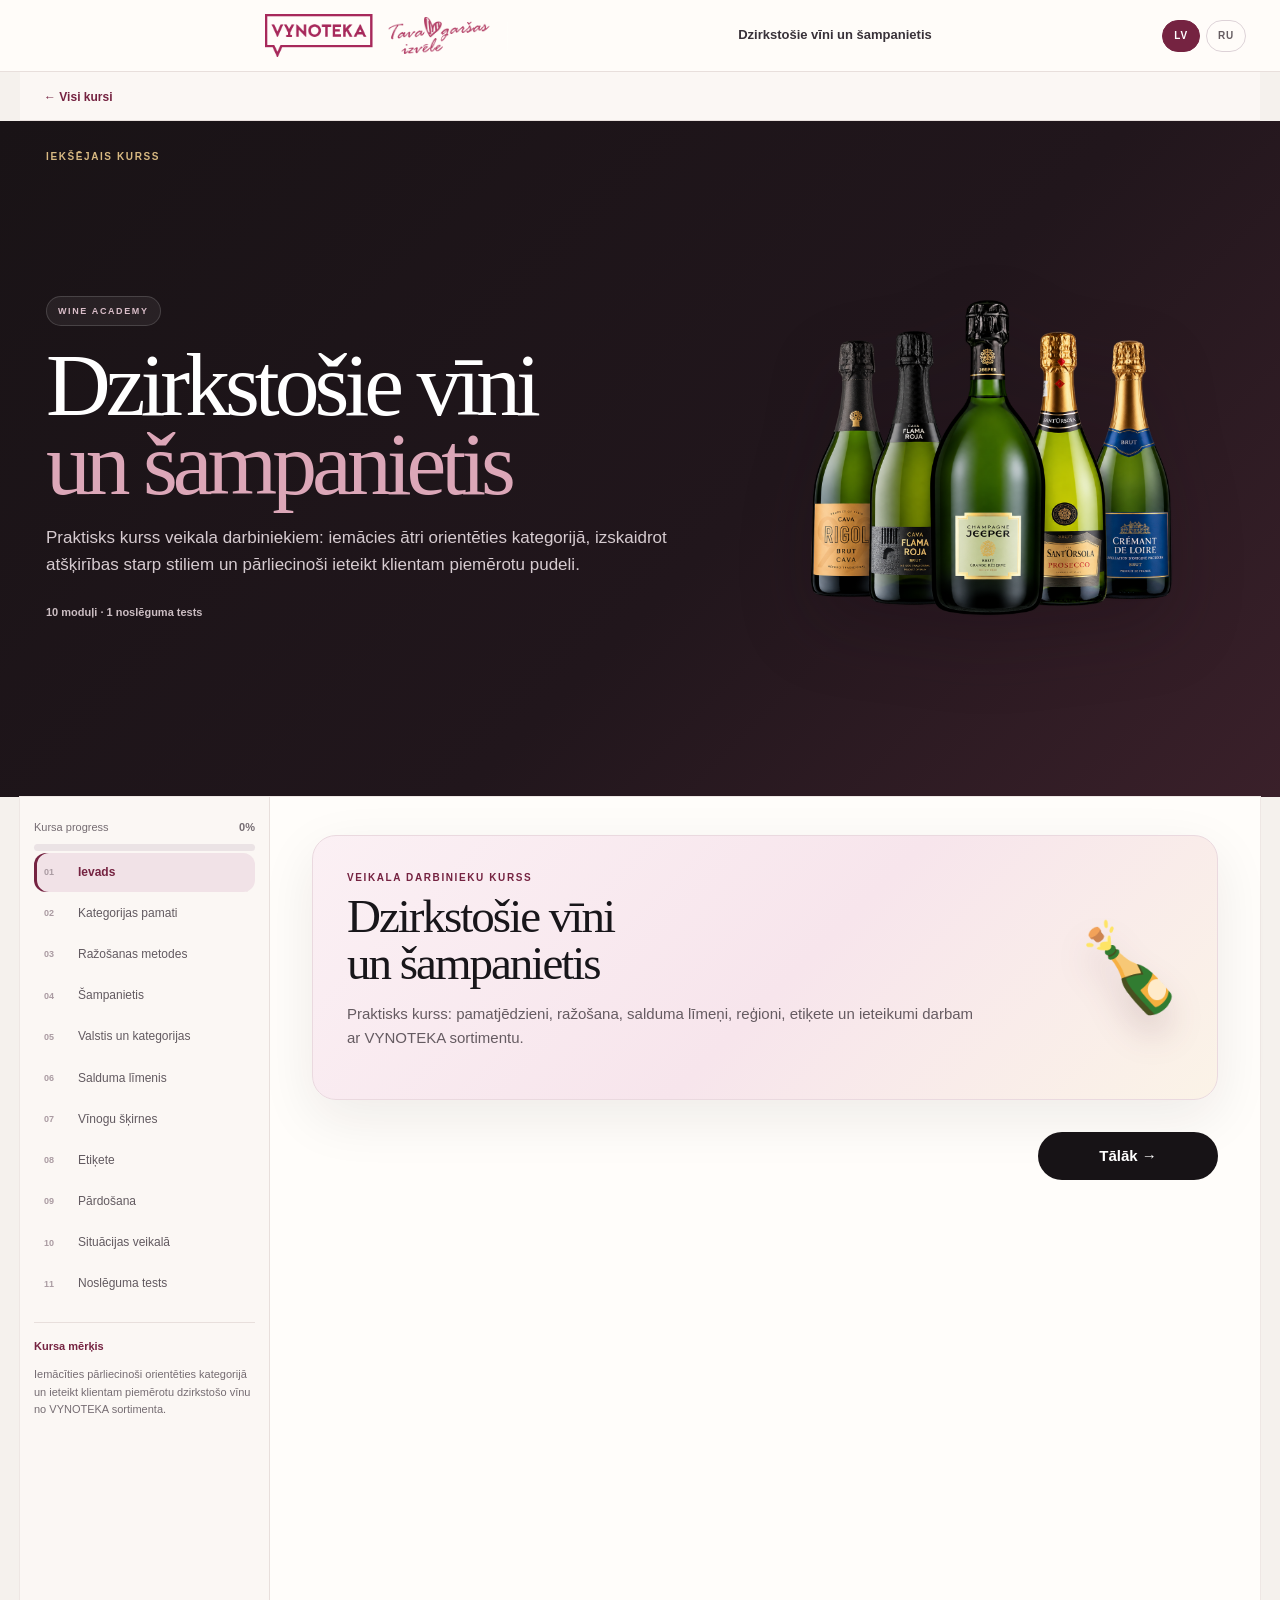
==== commit b2764e9a: "Add files via upload" ====
--- a/sparkling-wine.html
+++ b/sparkling-wine.html
@@ -16,7 +16,7 @@
 </head>
 <body>
 <header class="topbar">
-  <div class="brand brand-logos"><img class="brand-logo-main" alt="VYNOTEKA" src="[data-uri]"><img class="brand-logo-slogan" alt="VYNOTEKA slogan" src="https://vynoteka.lv/build/assets/images/slogan_lv.svg"></div>
+  <div class="brand brand-logos"><img class="brand-logo-main" alt="VYNOTEKA" src="[data-uri]"><img class="brand-logo-slogan" alt="VYNOTEKA slogan" src="assets/slogan_lv_transparent.png"></div>
   <div class="top-center"><span data-ru>Игристые вина и шампанское</span><span data-lv>Dzirkstošie vīni un šampanietis</span></div>
   <div class="language-switch">
     <button id="lvBtn" class="lang active">LV</button>
@@ -54,7 +54,7 @@
     </div>
 
     
-    </div>
+    </div>
 </section>
 <div class="app" id="courseApp">
 <aside class="sidebar">
@@ -383,7 +383,7 @@
 </main>
 </div>
 
-<footer><span>VYNOTEKA · Wine Academy</span><span data-ru>Внутреннее обучение персонала</span><span data-lv>Iekšējā darbinieku apmācība</span></footer>
+<footer><span></span></footer>
 <script>
 window.PRODUCTS = [{"name": "Rīgas Oriģinālais dzirkstošais vīns 0,2L 11,5%", "cat": "Latvija", "style": "sauss / сухое", "note": "Mazā 0,2 L pudele; labs variants vienai glāzei vai nelielai dāvanai.", "source": "https://vynoteka.lv/rigas-originalais-dzirkstosais-vins-0-2l"}, {"name": "Rīgas Šampanietis Bruts 0,75 L", "cat": "Latvija", "style": "Brut / sauss", "note": "VYNOTEKA aprakstā norādīta Charmat metode; aperitīvam un sieram.", "source": "https://vynoteka.lv/rigas-sampanietis-bruts-075-l"}, {"name": "Brilla Prosecco Extra Dry 0,75 L", "cat": "Itālija · Prosecco", "style": "Extra Dry", "note": "Glera; viegls, augļains stils; piemērots zivīm.", "source": "https://vynoteka.lv/ru/brilla-prosecco-extra-dry-075-l"}, {"name": "Sant'Orsola Prosecco Extra Dry 0,75 L", "cat": "Itālija · Prosecco", "style": "Extra Dry", "note": "Aromātisks un viegls Prosecco.", "source": "https://vynoteka.lv/en/santorsola-prosecco-extra-dry-075-l"}, {"name": "Montelvini Asolo Prosecco Extra Brut 0,75 L", "cat": "Itālija · Prosecco", "style": "Extra Brut", "note": "Glera; sausāks stils salīdzinājumā ar Extra Dry.", "source": "https://vynoteka.lv/en/montelvini-asolo-prosecco-extra-brut-075-l"}, {"name": "Corvezzo Organic Prosecco Valdobbiadene Brut 0,75 L", "cat": "Itālija · Valdobbiadene", "style": "Brut", "note": "Glera; organisks Prosecco; tradicionāli viegls un svaigs profils.", "source": "https://vynoteka.lv/en/corvezzo-organic-prosecco-valdobbiadene-brut-075-l"}, {"name": "Martini Prosecco DOC 0,75 L", "cat": "Itālija · Veneto", "style": "sauss / dry", "note": "Glera; ābolu, persiku un citrusaugļu notis; viegls stils.", "source": "https://vynoteka.lv/martini-prosecco-doc-075-l"}, {"name": "Martini Rosé D.O.C. 0,75 L", "cat": "Itālija", "style": "pussausais / semi-dry", "note": "Rozā dzirkstošais vīns; Pinot Noir + Glera; aperitīvam un desertiem.", "source": "https://vynoteka.lv/martini-prosecco-rose-doc-075l-115"}, {"name": "Martini Asti 0,75 L", "cat": "Itālija · Asti", "style": "salds / sweet", "note": "Moscato; 7,5%; izteikti augļains un piemērots desertiem.", "source": "https://vynoteka.lv/martini-asti-075-l"}, {"name": "Martini Frizzante Semiseco 0,75 L", "cat": "Itālija", "style": "pussausais / semi-dry", "note": "Maigāks un saldāks stils; der sieriem, uzkodām un desertiem.", "source": "https://vynoteka.lv/martini-frizzante-semiseco-075-l"}, {"name": "Cava Jaume Serra Castelfino Brut 0,75 L", "cat": "Spānija · Cava", "style": "Brut", "note": "Tradicionālā metode; Xarel-lo, Parellada, Macabeo; zivīm un jūras veltēm.", "source": "https://vynoteka.lv/en/cava-jaume-serra-castelfino-brut-075-l"}, {"name": "Dom Potier Cava Demi Sec 0,75 L", "cat": "Spānija · Cava", "style": "Demi-Sec / pussauss", "note": "Xarel-lo, Parellada, Macabeo; mīkstāks un saldāks stils.", "source": "https://vynoteka.lv/ru/dom-potier-cava-demi-sec-075-l"}, {"name": "Vilarnau Cava Ice Reserva 0,75 L", "cat": "Spānija · Cava", "style": "sauss", "note": "Sausais Cava; piemērots zivīm un salātiem.", "source": "https://vynoteka.lv/vilarnau-cava-ice-reserva-075-l"}, {"name": "Zinck Crémant d'Alsace Brut 0,75 L", "cat": "Francija · Alsace", "style": "Brut", "note": "Chardonnay, Pinot Noir, Pinot Blanc; citrusaugļi, bumbieris un grauzdiņa nianses.", "source": "https://vynoteka.lv/zinck-cremant-dalsace-brut-dzirkstosais-vins-075l-125"}, {"name": "Zinck Crémant d'Alsace Rosé 0,75 L", "cat": "Francija · Alsace", "style": "Brut / dry", "note": "Pinot Noir; ķiršu, zemeņu un aveņu aromāti; aperitīvam.", "source": "https://vynoteka.lv/zinck-cremant-d%C2%B4alsace-rose-dzirkstosais-vins-075l-125"}, {"name": "Château Champteloup Crémant de Loire Brut 0,75 L", "cat": "Francija · Loire", "style": "Brut", "note": "Chardonnay + Chenin Blanc; balti ziedi, persiks, dzeltenais ābols; jūras veltēm.", "source": "https://vynoteka.lv/chateau-chamteloup-cremant-de-loire-brut-075-l"}, {"name": "Cremant de Bourgogne Diamant 0,75 L", "cat": "Francija · Bourgogne", "style": "sauss / dry", "note": "Chardonnay; zivīm un salātiem.", "source": "https://vynoteka.lv/cremant-de-bourgogne-diamant-075-l"}, {"name": "Moutard Crémant de Bourgogne Brut 0,75 L", "cat": "Francija · Bourgogne", "style": "Brut", "note": "Chardonnay, Pinot Noir, Aligoté; méthode traditionnelle; 12 mēnešu nogatavināšana.", "source": "https://vynoteka.lv/moutard-cremant-de-bourgogne-brut-075-l"}, {"name": "Mumm Cordon Rouge Brut 0,75 L", "cat": "Francija · Champagne", "style": "Brut", "note": "Champagne; Chardonnay, Pinot Noir, Pinot Meunier; augļu un karameles nianses.", "source": "https://vynoteka.lv/mumm-cordon-rouge-brut-075-l"}, {"name": "Menestrello Prosecco 0,75L 11%", "cat": "Itālija · Prosecco", "style": "sauss / сухое", "note": "Glera; svaigs un atsvaidzinošs, ar ziedu un balto persiku aromātiem; aperitīvam, zivīm un aukstajām uzkodām.", "source": "https://vynoteka.lv/menestrello-prosecco-075-l"}, {"name": "Canti Prosecco Ice 0,75 L", "cat": "Itālija · Prosecco", "style": "sauss / сухое", "note": "11%; sauss Prosecco, piemērots zivīm; produkta kartītē norādīts kā dzirkstošais vīns.", "source": "https://vynoteka.lv/canti-prosecco-ice-075-l"}, {"name": "Zonin Prosecco Cuvée 1821 0,75 L", "cat": "Itālija · Veneto · Prosecco", "style": "sauss / сухое", "note": "Glera; sauss un ābolains profils ar citrona niansēm; labs svētkiem un zivīm/salātiem.", "source": "https://vynoteka.lv/zonin-prosecco-cuvee-1821-075-l"}, {"name": "Ville D'Arfanta Prosecco Millesimato 0,75 L", "cat": "Itālija · Veneto · Prosecco", "style": "sauss / сухое", "note": "Glera; 11%; sauss, piemērots zivīm un salātiem.", "source": "https://vynoteka.lv/en/ville-darfanta-prosecco-millesimato-075-l"}, {"name": "Ville d'Arfanta Prosecco Millesimato Valdobbiadene 0,75 L", "cat": "Itālija · Treviso · Prosecco", "style": "Brut / ļoti sauss", "note": "Glera; VYNOTEKA klasificēts kā ļoti sauss/naturāls Briut vīns; piemērots zivīm un salātiem.", "source": "https://vynoteka.lv/ville-darfanta-prosecco-millesimato-valdobbiadene-075-l"}, {"name": "Premius Brut Crémant de Bordeaux 0,75 L", "cat": "Francija · Bordeaux · Crémant", "style": "Brut / sauss", "note": "12%; Cabernet Franc; sauss Francijas dzirkstošais, piemērots zivīm un salātiem.", "source": "https://vynoteka.lv/premius-brut-cremant-de-bordeaux-075-l"}, {"name": "Zonin Prosecco Cuvee 1821 DOC 0,75 L", "cat": "Itālija · Veneto · Prosecco", "style": "Brut / sauss", "note": "Glera; sauss, ābolains, ar vieglām minerālām un citrusu notīm.", "source": "https://vynoteka.lv/zonin-prosecco-cuvee-1821-075-l"}, {"name": "Ville d'Arfanta Prosecco Treviso Millesimato Extra Dry 0,75 L", "cat": "Itālija · Treviso · Prosecco", "style": "Extra Dry", "note": "Glera; balto augļu, citrusaugļu un vieglu ziedu notis; aperitīvam.", "source": "https://vynoteka.lv/ville-darfanta-prosecco-treviso-millesimato-extra-dry-075l-11"}, {"name": "Felicita Prosecco Demi Sec 0,75 L", "cat": "Itālija · Prosecco", "style": "Demi-Sec / pussauss", "note": "Mīkstāks un saldāks Prosecco stils; VYNOTEKA to klasificē kā pussauss.", "source": "https://vynoteka.lv/felicita-prosecco-demi-sec-dzirkstosais-vins-075l"}, {"name": "Brilla Prosecco Spumante Rosé 0,2 L", "cat": "Itālija · Prosecco Rosé", "style": "sauss / dry", "note": "Mazā 0,2 L rozā pudele; VYNOTEKA norāda sausu stilu un jūras veltes kā saderību.", "source": "https://vynoteka.lv/brilla-prosecco-spumante-rose-dzirkstosais-vins-02-l"}, {"name": "Vilarnau Brut Nature Organic 0,75 L", "cat": "Spānija · Cava", "style": "Brut Nature / ļoti sauss", "note": "Ekoloģiska Cava; Macabeo (Viura); ļoti sausais stils.", "source": "https://vynoteka.lv/vilarnau-brut-nature-organic-075-l"}, {"name": "Cava Jaume Serra Castelfino Semi Seco 0,75 L", "cat": "Spānija · Cava", "style": "Semi Seco / pussauss", "note": "Tradicionālā metode; augļains un pussauss profils.", "source": "https://vynoteka.lv/en/cava-jaume-serra-castelfino-semi-seco-075-l"}, {"name": "Corte dei Rovi Spumante Moscato 0,75 L", "cat": "Itālija · Moscato", "style": "salds / sweet", "note": "Moscato; salds, 6,5%; piemērots desertiem.", "source": "https://vynoteka.lv/corte-dei-rovi-spumante-moscato-075-l"}, {"name": "Kazayak Moscato Aerated 0,25 L", "cat": "Moldova · Moscato", "style": "pussalds / semi-sweet", "note": "Moscato; pussalds dzirkstošais 0,25 L bundžā; paredzēts desertiem.", "source": "https://vynoteka.lv/kazayak-moscato-aerated-025-l"}, {"name": "Moët & Chandon Imperial 0,75 L", "cat": "Francija · Champagne", "style": "Brut", "note": "Champagne; Chardonnay, Pinot Noir, Pinot Meunier; klasika premium segmentā.", "source": "https://vynoteka.lv/moet-chandon-imperia-boxl-075-l"}, {"name": "Moët & Chandon Imperial 0,375 L", "cat": "Francija · Champagne", "style": "Brut", "note": "Mazais 0,375 L formāts; Champagne ar Chardonnay, Pinot Noir un Pinot Meunier.", "source": "https://vynoteka.lv/moet-chandon-imperial-0375-l"}, {"name": "Piper-Heidsieck Cuvée Brut 0,75 L", "cat": "Francija · Champagne", "style": "Brut", "note": "Klasisks non-vintage Champagne ar augļu, bumbieru, ābolu un citrusaugļu notīm.", "source": "https://vynoteka.lv/piper-heidsieck-cuvee-brut-075-l"}];
 </script>
--- a/style.css
+++ b/style.css
@@ -402,17 +402,17 @@
 }
 
 /* Academy selector and shared course navigation */
-.academy-wordmark{color:#fff;text-decoration:none;font-weight:900;letter-spacing:.06em}.academy-wordmark small{display:block;font-size:8px;letter-spacing:.2em;color:#d8b66e}.academy-selector{max-width:1100px;margin:auto;padding:90px 30px 110px}.selector-intro{max-width:650px;margin-bottom:36px}.selector-intro h1{font:500 64px/1 Georgia,serif;letter-spacing:-3px;margin:9px 0 16px}.selector-intro h1 strong{color:var(--wine)}.selector-intro p{max-width:520px;color:var(--muted);font-size:17px}.course-choice-grid{display:grid;grid-template-columns:1fr 1fr;gap:18px}.course-choice{position:relative;min-height:360px;padding:35px;border-radius:24px;text-decoration:none;overflow:hidden;transition:transform .2s,box-shadow .2s;box-shadow:var(--shadow)}.course-choice:hover{transform:translateY(-4px);box-shadow:0 22px 45px rgba(42,22,29,.2)}.course-choice.sparkling{background:linear-gradient(135deg,#2b1720,#6f2848);color:#fff}.course-choice.whisky{background:linear-gradient(135deg,#1b1714,#704215);color:#fff}.course-choice .eyebrow{color:#eacb8b}.course-choice h2{font:500 39px/1.03 Georgia,serif;letter-spacing:-1.5px;margin:16px 0 13px}.course-choice p{max-width:375px;color:rgba(255,255,255,.78);line-height:1.5}.choice-number{position:absolute;right:26px;top:24px;font-weight:900;font-size:12px;color:rgba(255,255,255,.45)}.choice-icon{display:block;font-size:52px;margin-top:34px}.choice-link{display:block;margin-top:28px;color:#fff;font-size:12px;font-weight:900}.course-homebar{max-width:1240px;margin:0 auto;padding:12px 24px;background:#fbf7f4;border-bottom:1px solid var(--line)}.course-homebar a{color:var(--wine);font-size:12px;font-weight:900;text-decoration:none}.whisky-hero{background:linear-gradient(135deg,#fcf3e8,#f5e2c7 53%,#fbf3e7)}.whisky-app .nav.active{background:#f3e8d7;color:#80511e;box-shadow:inset 3px 0 0 #9a742d}.whisky-app .nav:hover{background:#f8efdf}.whisky-app .progress div{background:linear-gradient(90deg,#80511e,#d0a55b)}.whisky-app .big-fact>span,.whisky-app .sales-grid b{color:#80511e}@media(max-width:700px){.academy-selector{padding:52px 15px 65px}.selector-intro h1{font-size:43px;letter-spacing:-2px}.course-choice-grid{grid-template-columns:1fr}.course-choice{min-height:300px;padding:25px}.course-choice h2{font-size:34px}.course-homebar{padding:10px 14px}}
+.academy-wordmark{color:#fff;text-decoration:none;font-weight:900;letter-spacing:.06em}.academy-wordmark small{display:block;font-size:8px;letter-spacing:.2em;color:#d8b66e}.academy-selector{max-width:1100px;margin:auto;padding:90px 30px 110px}.selector-intro{max-width:650px;margin-bottom:36px}.selector-intro h1{font:500 64px/1 Georgia,serif;letter-spacing:-3px;margin:9px 0 16px}.selector-intro h1 strong{color:var(--wine)}.selector-intro p{max-width:520px;color:var(--muted);font-size:17px}.course-choice-grid{display:grid;grid-template-columns:1fr 1fr;gap:18px}.course-choice{position:relative;min-height:360px;padding:35px;border-radius:24px;text-decoration:none;overflow:hidden;transition:transform .2s,box-shadow .2s;box-shadow:var(--shadow)}.course-choice:hover{transform:translateY(-4px);box-shadow:0 22px 45px rgba(42,22,29,.2)}.course-choice.sparkling{background:linear-gradient(135deg,#2b1720,#6f2848);color:#fff}.course-choice.whisky{background:linear-gradient(135deg,#1b1714,#704215);color:#fff}.course-choice .eyebrow{color:#eacb8b}.course-choice h2{font:500 39px/1.03 Georgia,serif;letter-spacing:-1.5px;margin:16px 0 13px}.course-choice p{max-width:375px;color:rgba(255,255,255,.78);line-height:1.5}.choice-number{position:absolute;right:26px;top:24px;font-weight:900;font-size:12px;color:rgba(255,255,255,.45)}.choice-icon{display:block;font-size:52px;margin-top:34px}.choice-link{display:block;margin-top:28px;color:#fff;font-size:12px;font-weight:900}.course-homebar{max-width:1240px;margin:0 auto;padding:12px 24px;background:#fbf7f4;border-bottom:1px solid var(--line)}.course-homebar a{color:var(--wine);font-size:12px;font-weight:900;text-decoration:none}.whisky-hero{background:linear-gradient(135deg,#fcf3e8,#f5e2c7 53%,#fbf3e7)}.whisky-app .nav.active{background:#f3e8d7;color:#80511e;box-shadow:inset 3px 0 0 #9a742d}.whisky-app .nav:hover{background:#f8efdf}.whisky-app .progress div{background:linear-gradient(90deg,#80511e,#d0a55b)}.whisky-app .big-fact>span,.whisky-app .sales-grid b{color:#80511e}@media(max-width:700px){.academy-selector{padding:52px 15px 65px}.selector-intro h1{font-size:43px;letter-spacing:-2px}.course-choice-grid{grid-template-columns:1fr}.course-choice{min-height:300px;padding:25px}.course-choice h2{font-size:34px}.course-homebar{padding:10px 14px}}
 
 /* Keep one language visible at a time, including elements styled as blocks. */
 html[lang="lv"] [data-ru]{display:none!important}
-html[lang="ru"] [data-lv]{display:none!important}
+html[lang="ru"] [data-lv]{display:none!important}
 
 /* Whisky course bottle group */
 .whisky-hero{min-height:390px}
 .whisky-showcase{display:flex;align-items:flex-end;justify-content:center;min-width:42%}
 .whisky-composition-hero{display:block;width:min(430px,38vw);max-width:100%;height:auto;object-fit:contain;filter:drop-shadow(0 24px 28px rgba(47,27,8,.27));margin:-44px -12px -42px 0}
-@media(max-width:700px){.whisky-hero{min-height:auto}.whisky-showcase{min-width:0;margin-top:22px}.whisky-composition-hero{width:min(360px,90vw);margin:0 auto -20px}}
+@media(max-width:700px){.whisky-hero{min-height:auto}.whisky-showcase{min-width:0;margin-top:22px}.whisky-composition-hero{width:min(360px,90vw);margin:0 auto -20px}}
 
 /* Dedicated whisky landing, aligned with the sparkling wine course. */
 .whisky-landing{background:linear-gradient(135deg,#1a1415 0%,#241714 54%,#3f2515 100%)}
@@ -423,19 +423,36 @@
 .whisky-landing-showcase{display:flex!important;align-items:flex-end!important;justify-content:center!important;min-height:460px!important}
 .whisky-landing-image{display:block;width:min(540px,44vw);max-width:100%;height:auto;object-fit:contain;filter:drop-shadow(0 26px 30px rgba(0,0,0,.38));margin:0 -28px -54px 0}
 @media(max-width:1050px){.whisky-landing .landing-hero{grid-template-columns:1fr}.whisky-landing-showcase{min-height:330px!important}.whisky-landing-image{width:min(480px,76vw);margin:0 auto -35px}}
-@media(max-width:700px){.whisky-landing .landing-hero{min-height:auto}.whisky-landing-showcase{min-height:280px!important}.whisky-landing-image{width:min(390px,92vw);margin:0 auto -24px}}
+@media(max-width:700px){.whisky-landing .landing-hero{min-height:auto}.whisky-landing-showcase{min-height:280px!important}.whisky-landing-image{width:min(390px,92vw);margin:0 auto -24px}}
 
 /* The sparkling landing now ends only after every hero text line. */
 #landing.landing:not(.whisky-landing){background:linear-gradient(135deg,#191316 0%,#21161c 58%,#3a202a 100%);padding-bottom:58px}
 #landing.landing:not(.whisky-landing) .landing-hero{min-height:560px}
-@media(max-width:700px){#landing.landing:not(.whisky-landing){padding-bottom:34px}#landing.landing:not(.whisky-landing) .landing-hero{min-height:auto}}
+@media(max-width:700px){#landing.landing:not(.whisky-landing){padding-bottom:34px}#landing.landing:not(.whisky-landing) .landing-hero{min-height:auto}}
 
 /* Keep forward navigation aligned with the right edge. */
 .course-navigation .course-next{margin-left:auto!important}
-.course-navigation .course-back{margin-right:auto!important}
+.course-navigation .course-back{margin-right:auto!important}
 
 /* Shared previous/next layout for every whisky lesson. */
 .whisky-app .course-navigation{display:flex;align-items:center;width:100%;margin:32px 0 8px;gap:12px}
 .whisky-app .course-navigation .course-back,.whisky-app .course-navigation .course-next{display:block;min-width:180px}
 .whisky-app .course-navigation .course-back{margin-right:auto!important}
-.whisky-app .course-navigation .course-next{margin-left:auto!important}
+.whisky-app .course-navigation .course-next{margin-left:auto!important}
+
+/* Mobile: retain the dark hero background behind all text and bottles. */
+@media(max-width:700px){
+  #landing.landing:not(.whisky-landing){background:linear-gradient(135deg,#191316 0%,#21161c 58%,#3a202a 100%)!important}
+  #landing.landing.whisky-landing{background:linear-gradient(135deg,#1a1415 0%,#241714 54%,#3f2515 100%)!important}
+  #landing.landing .landing-hero{padding-bottom:30px!important}
+  #landing.landing .hero-copy p,#landing.landing .hero-note{color:rgba(255,255,255,.82)!important}
+}
+/* GELSVA logo in the landing-page header. */
+.gelsva-header-logo{display:block;width:auto;max-width:165px;height:36px;object-fit:contain}
+@media(max-width:700px){.gelsva-header-logo{display:none}}
+
+/* Hard size limit for the GELSVA header logo. */
+.topbar .top-center .gelsva-header-logo{width:120px!important;height:26px!important;max-width:120px!important;max-height:26px!important;min-width:0!important;min-height:0!important;object-fit:contain!important}
+
+/* Compact logo scale in the header. */
+.topbar .top-center .gelsva-header-logo{width:58px!important;height:22px!important;max-width:58px!important;max-height:22px!important}
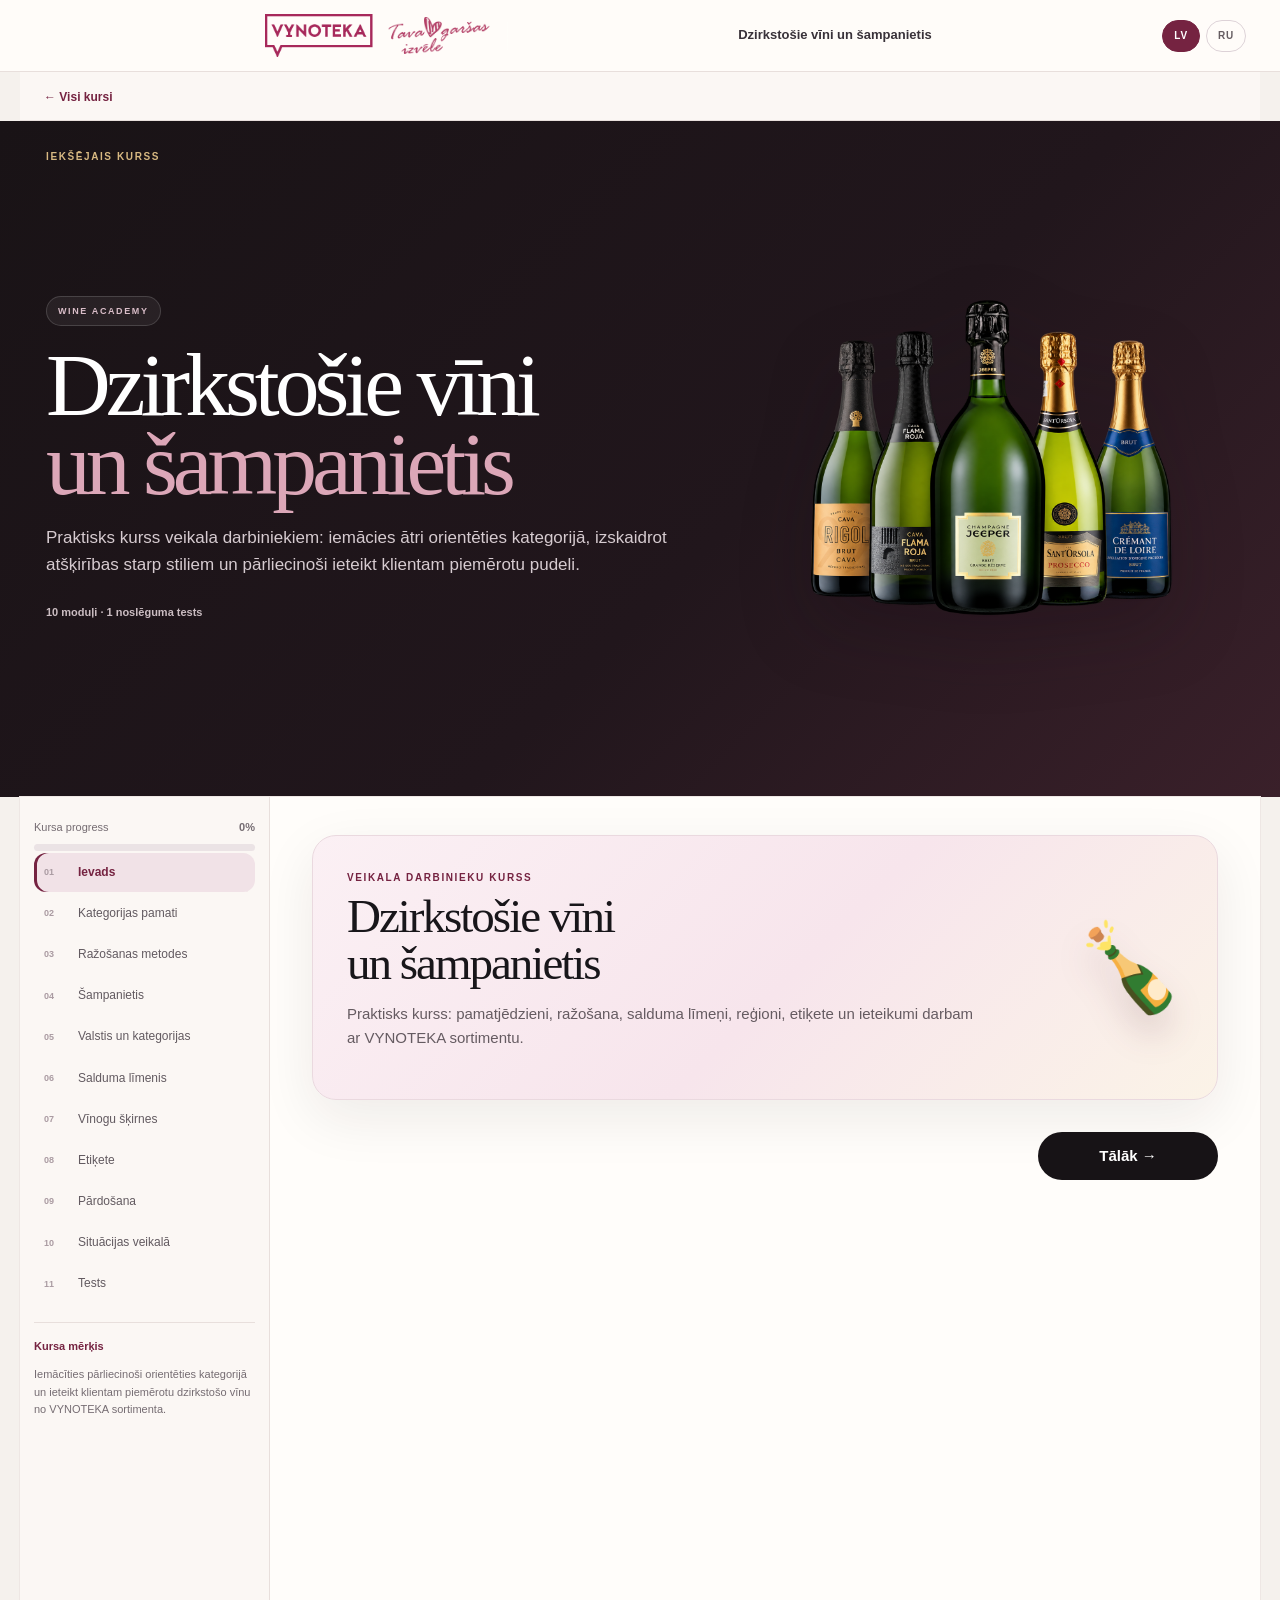
==== commit 900c9d7c: "Add files via upload" ====
--- a/sparkling-wine.html
+++ b/sparkling-wine.html
@@ -72,7 +72,7 @@
     <button class="nav" data-target="labels"><span>08</span><span data-ru>Этикетка</span><span data-lv>Etiķete</span></button>
     <button class="nav" data-target="sales"><span>09</span><span data-ru>Продажа</span><span data-lv>Pārdošana</span></button>
     <button class="nav" data-target="cases"><span>10</span><span data-ru>Ситуации в магазине</span><span data-lv>Situācijas veikalā</span></button>
-    <button class="nav" data-target="exam"><span>11</span><span data-ru>Финальный тест</span><span data-lv>Noslēguma tests</span></button>
+    <button class="nav" data-target="exam"><span>11</span><span data-ru>Тест</span><span data-lv>Tests</span></button>
   </nav>
 
   <div class="side-note">
